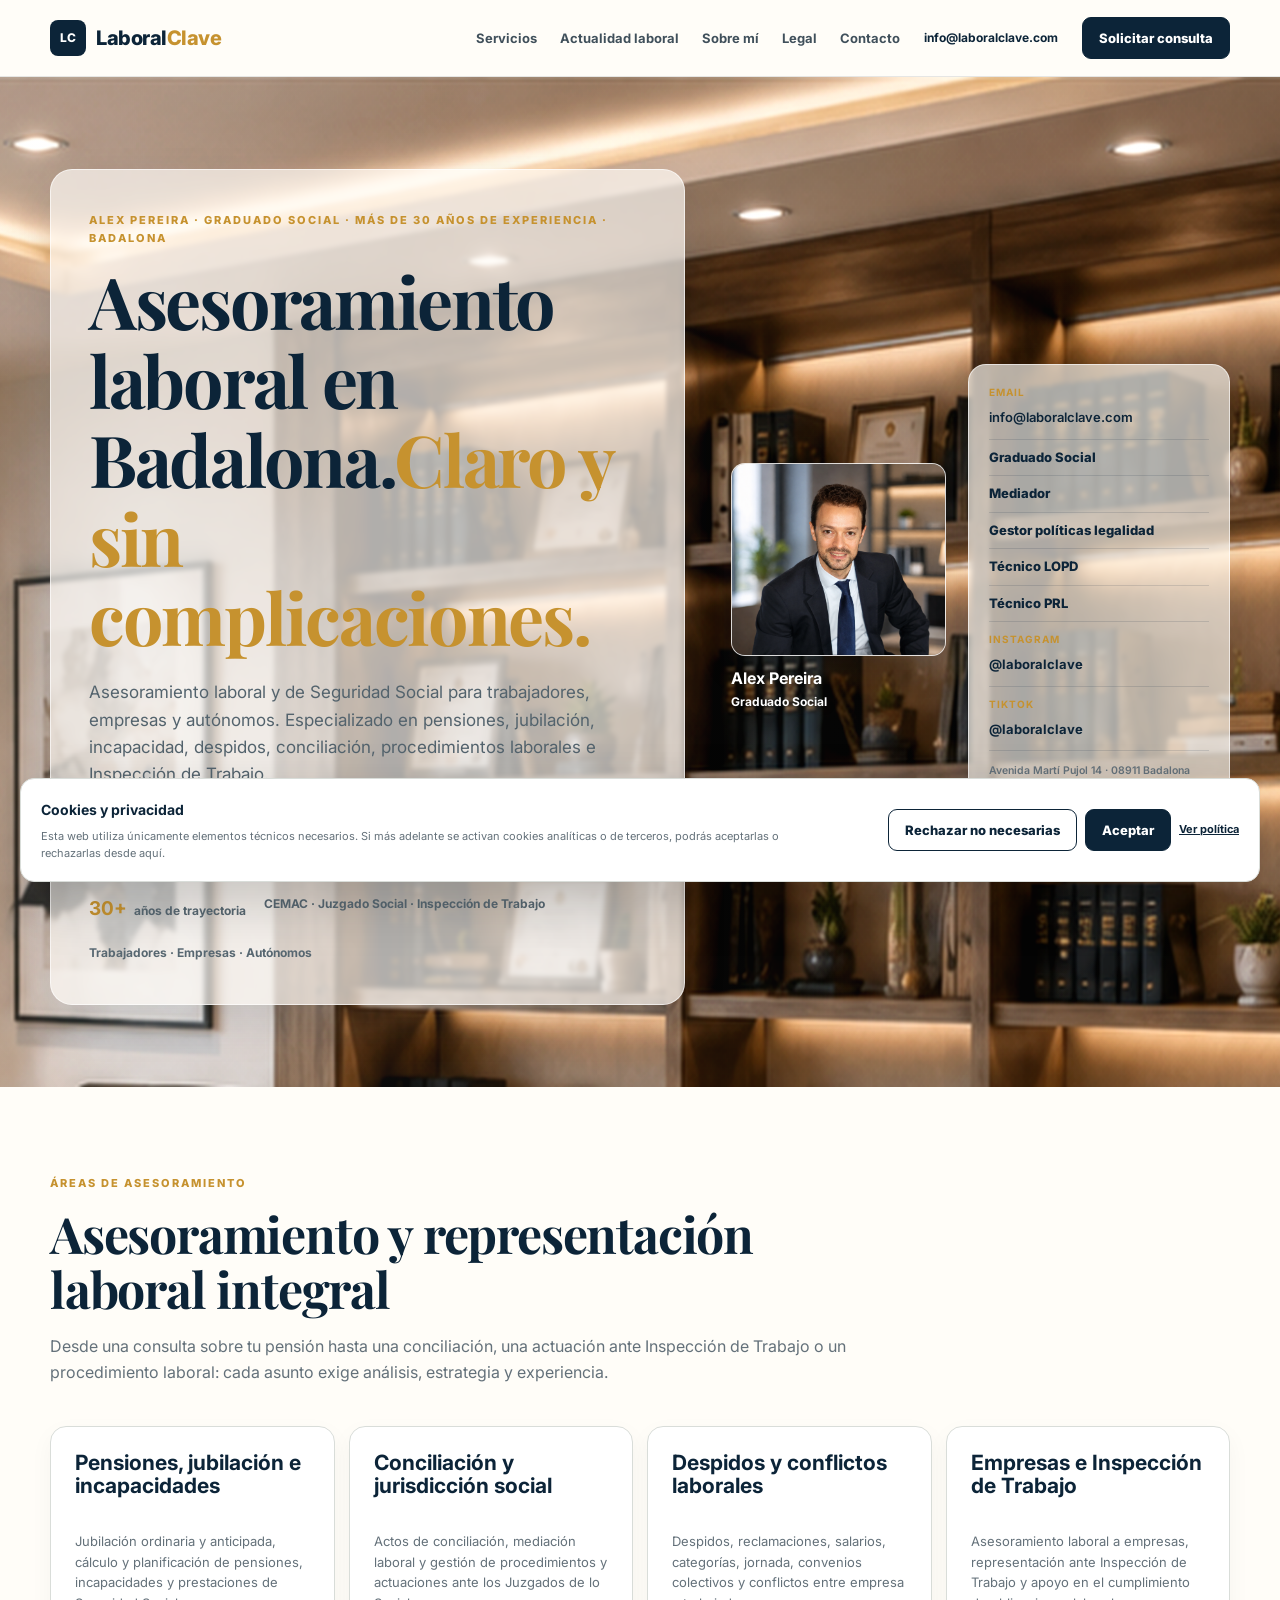
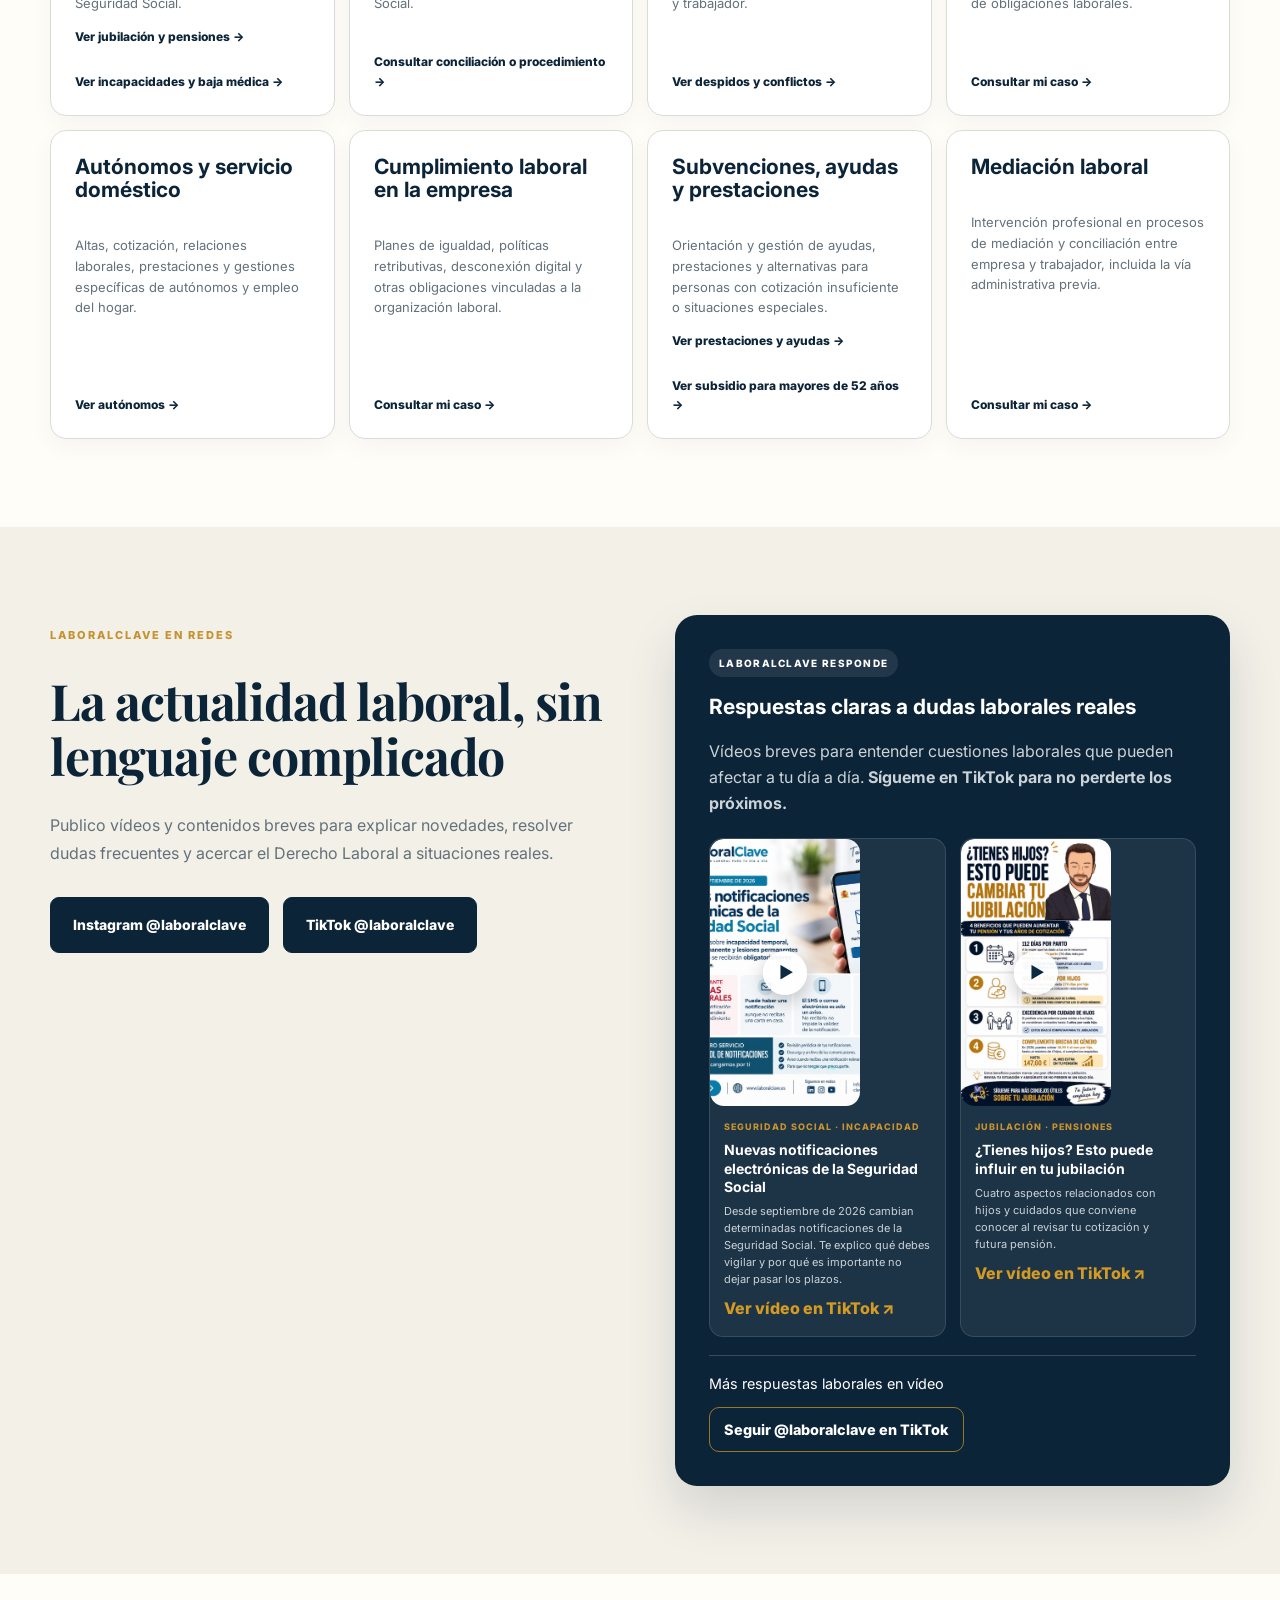
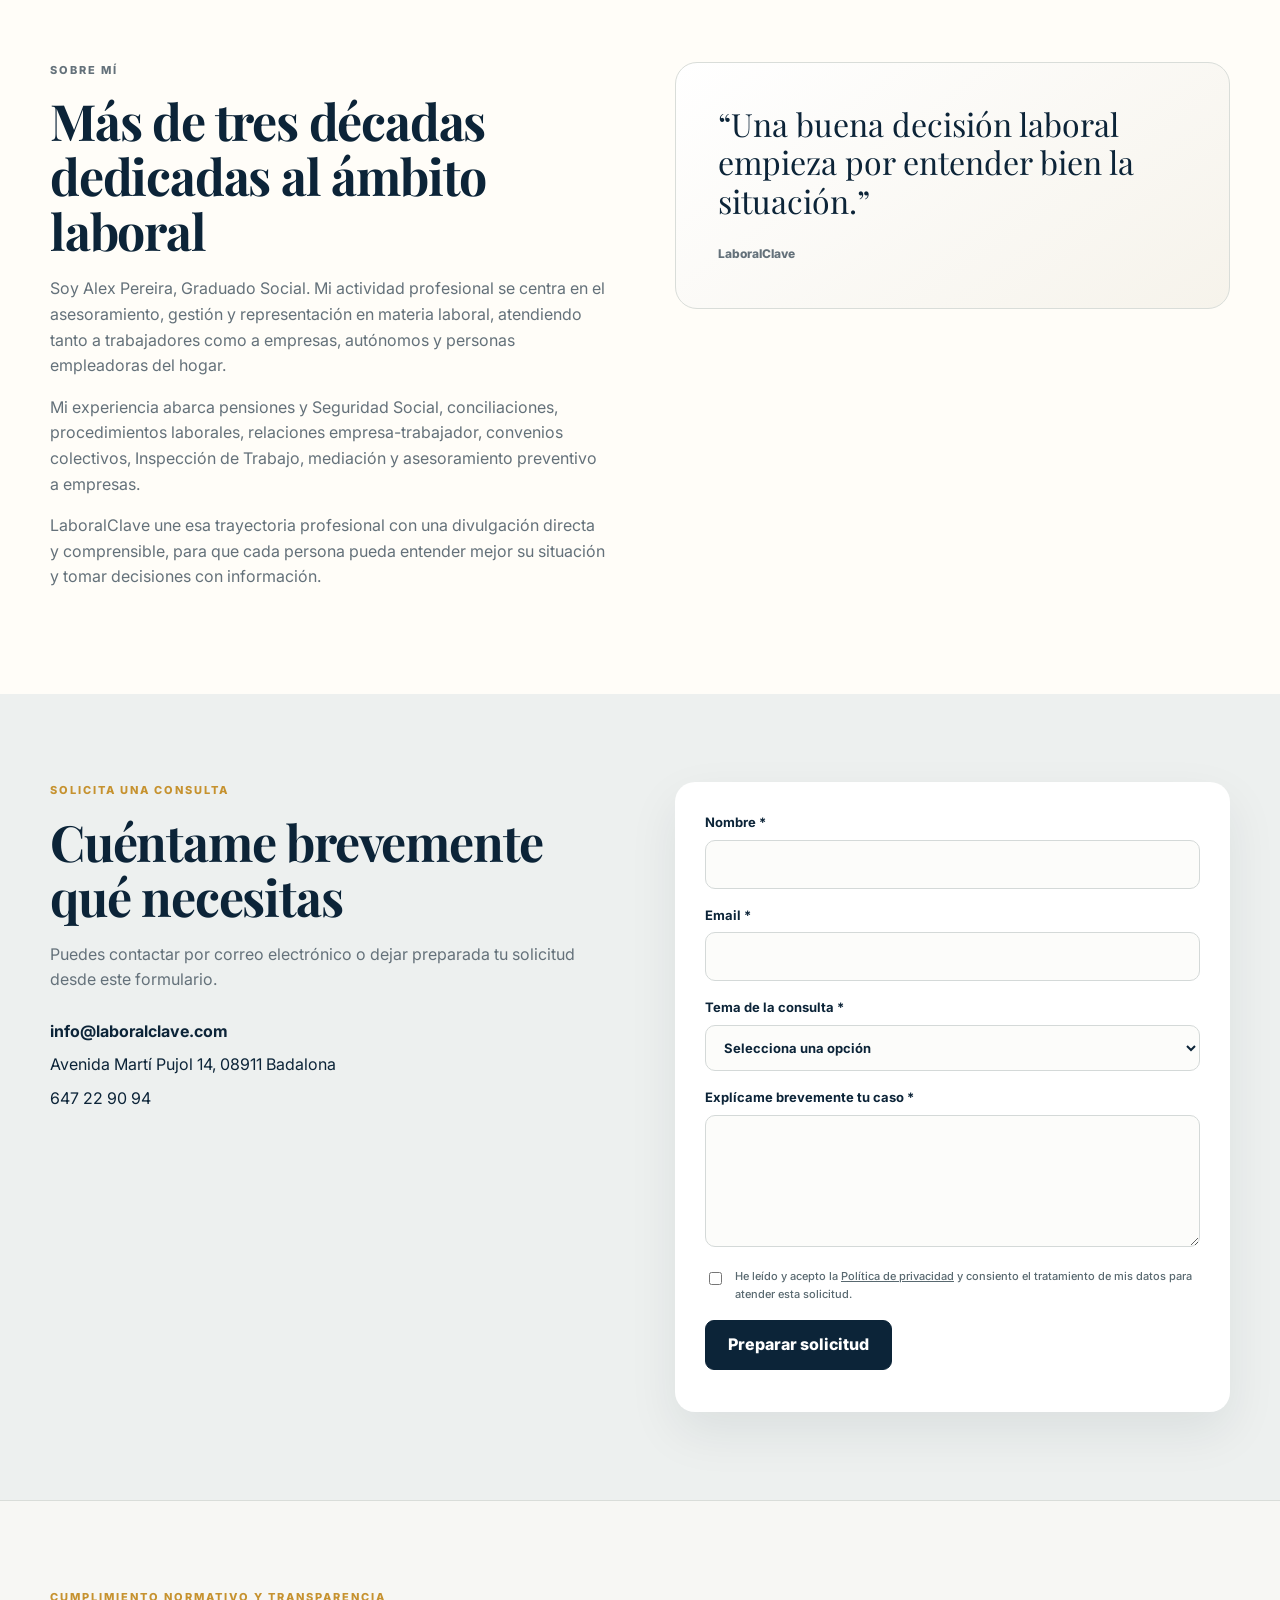
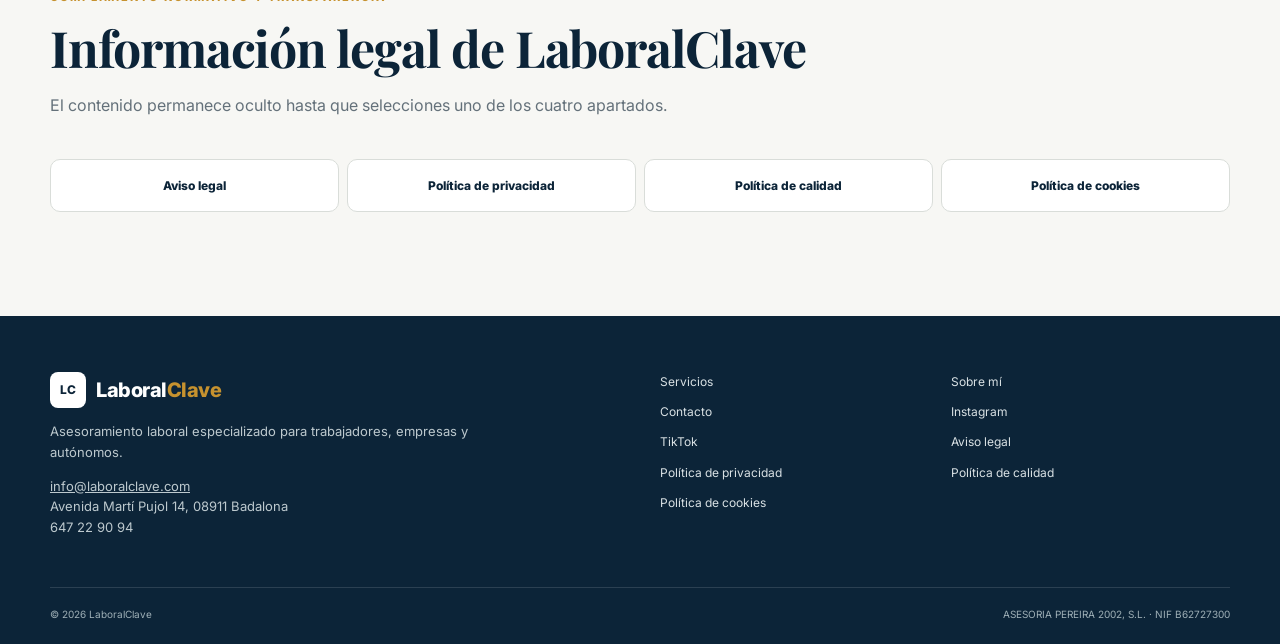
==== index.html @ fbed2c62 "Revise SEO meta tags and header content Updated the meta description and title for SEO optimization." ====
<!doctype html>
<html lang="es">
<head>
  <meta charset="utf-8">
  <meta name="viewport" content="width=device-width, initial-scale=1">
  <meta name="description" content="LaboralClave en Badalona: Graduado Social especializado en pensiones, jubilación, incapacidad, despidos, Seguridad Social, conciliación y asesoramiento laboral para trabajadores, empresas y autónomos.">
  <meta name="robots" content="index, follow, max-image-preview:large">
  <link rel="canonical" href="https://www.laboralclave.com/">
  <meta property="og:type" content="website">
  <meta property="og:locale" content="es_ES">
  <meta property="og:site_name" content="LaboralClave">
  <meta property="og:title" content="LaboralClave | Graduado Social y asesoramiento laboral en Badalona">
  <meta property="og:description" content="Asesoramiento laboral especializado en pensiones, jubilación, Seguridad Social, despidos, conciliaciones, Inspección de Trabajo y relaciones laborales.">
  <meta property="og:url" content="https://www.laboralclave.com/">
  <meta name="twitter:card" content="summary_large_image">
  <title>LaboralClave | Graduado Social y asesoramiento laboral en Badalona</title>
  <link rel="preconnect" href="https://fonts.googleapis.com">
  <link rel="preconnect" href="https://fonts.gstatic.com" crossorigin>
  <link href="https://fonts.googleapis.com/css2?family=Inter:wght@400;500;600;700;800&family=Playfair+Display:wght@700&display=swap" rel="stylesheet">
  <link rel="stylesheet" href="styles.css">
  <script type="application/ld+json">
{
  "@context": "https://schema.org",
  "@graph": [
    {
      "@type": "ProfessionalService",
      "@id": "https://www.laboralclave.com/#organization",
      "name": "LaboralClave",
      "url": "https://www.laboralclave.com/",
      "email": "info@laboralclave.com",
      "telephone": "+34 647 22 90 94",
      "description": "LaboralClave ofrece asesoramiento laboral y de Seguridad Social en Badalona, especializado en pensiones, jubilación, incapacidad, despidos, conciliación, relaciones laborales y mediación.",
      "employee": {
        "@type": "Person",
        "name": "Alex Pereira",
        "jobTitle": "Graduado Social y mediador"
      },
      "areaServed": [
        {
          "@type": "City",
          "name": "Badalona"
        },
        {
          "@type": "City",
          "name": "Barcelona"
        }
      ],
      "location": [
        {
          "@type": "Place",
          "name": "LaboralClave - Despacho Avenida Martí Pujol",
          "address": {
            "@type": "PostalAddress",
            "streetAddress": "Avenida Martí Pujol 14",
            "postalCode": "08911",
            "addressLocality": "Badalona",
            "addressRegion": "Barcelona",
            "addressCountry": "ES"
          }
        },
        {
          "@type": "Place",
          "name": "LaboralClave - Despacho Pje. Riu Llobregat",
          "address": {
            "@type": "PostalAddress",
            "streetAddress": "Pje. Riu Llobregat, 10-12",
            "postalCode": "08917",
            "addressLocality": "Badalona",
            "addressRegion": "Barcelona",
            "addressCountry": "ES"
          }
        }
      ],
      "sameAs": [
        "https://www.instagram.com/laboralclave",
        "https://www.tiktok.com/@laboralclave"
      ]
    }
  ]
}
</script>
</head>
<body>
  <header class="site-header">
    <div class="wrap nav">
      <a class="brand" href="#inicio" aria-label="LaboralClave, inicio">
        <span class="brand-mark">LC</span>
        <span>Laboral<span>Clave</span></span>
      </a>

      <button class="menu-toggle" aria-expanded="false" aria-controls="main-nav">Menú</button>

      <nav id="main-nav" class="main-nav" aria-label="Navegación principal">
        <a href="#servicios">Servicios</a>
        <a href="#actualidad">Actualidad laboral</a>
        <a href="#sobre-mi">Sobre mí</a>
        <a href="#cumplimiento">Legal</a>
        <a href="#contacto">Contacto</a>
      </nav>

      <a class="header-email" href="mailto:info@laboralclave.com">info@laboralclave.com</a>
      <a class="btn btn-small desktop-cta" href="#contacto">Solicitar consulta</a>
    </div>
  </header>

  <main>
    <section id="inicio" class="hero hero-v9">
      <div class="hero-overlay"></div>
      <div class="wrap hero-grid">
        <div class="hero-copy">
         <p class="eyebrow">Alex Pereira · Graduado Social · Más de 30 años de experiencia · Badalona</p>
          <h1>Asesoramiento laboral en Badalona.<span>Claro y sin complicaciones.</span></h1>
         <p class="hero-lead">
  Asesoramiento laboral y de Seguridad Social para trabajadores, empresas y autónomos.
  Especializado en pensiones, jubilación, incapacidad, despidos, conciliación,
  procedimientos laborales e Inspección de Trabajo.
</p>
            <div class="hero-actions">
            <a class="btn" href="#contacto">Solicitar consulta</a>
            <a class="btn btn-secondary" href="#servicios">Ver servicios</a>
          </div>
          <div class="trust-line">
            <span><b>30+</b> años de trayectoria</span>
            <span>CEMAC · Juzgado Social · Inspección de Trabajo</span>
            <span>Trabajadores · Empresas · Autónomos</span>
          </div>
        </div>

        <div class="hero-side">
          <div class="portrait-card">
            <div class="portrait-frame">
              <img src="alex-pereira.png" alt="Alex Pereira, Graduado Social y responsable de LaboralClave">
            </div>
            <div class="portrait-caption">
              <strong>Alex Pereira</strong>
              <span>Graduado Social</span>
            </div>
          </div>

          <aside class="hero-contact-card professional-card" aria-label="Perfil profesional y contacto">
            <div class="professional-item email-item">
              <strong>Email</strong>
              <a href="mailto:info@laboralclave.com">info@laboralclave.com</a>
            </div>
            <div class="professional-item">
              <span class="credential">Graduado Social</span>
            </div>
            <div class="professional-item">
              <span class="credential">Mediador</span>
            </div>
            <div class="professional-item">
              <span class="credential">Gestor políticas legalidad</span>
            </div>
            <div class="professional-item">
              <span class="credential">Técnico LOPD</span>
            </div>
            <div class="professional-item">
              <span class="credential">Técnico PRL</span>
            </div>
            <div class="professional-item social-item">
              <strong>Instagram</strong>
              <a href="https://www.instagram.com/laboralclave" target="_blank" rel="noopener">@laboralclave</a>
            </div>
            <div class="professional-item social-item">
              <strong>TikTok</strong>
              <a href="https://www.tiktok.com/@laboralclave" target="_blank" rel="noopener">@laboralclave</a>
            </div>
          <div class="professional-address">
  <div>Avenida Martí Pujol 14 · 08911 Badalona</div>
  <div>Pje. Riu Llobregat, 10-12 · 08917 Badalona</div>
</div>
          </aside>
        </div>
      </div>
    </section>

    <section id="servicios" class="section">
      <div class="wrap">
        <div class="section-heading">
          <p class="eyebrow">Áreas de asesoramiento</p>
          <h2>Asesoramiento y representación laboral integral</h2>
          <p>Desde una consulta sobre tu pensión hasta una conciliación, una actuación ante Inspección de Trabajo o un procedimiento laboral: cada asunto exige análisis, estrategia y experiencia.</p>
        </div>

        <div class="cards">
          <article class="card">
            <h3>Pensiones, jubilación e incapacidades</h3>
            <p>Jubilación ordinaria y anticipada, cálculo y planificación de pensiones, incapacidades y prestaciones de Seguridad Social.</p>
            <a href="jubilacion-pensiones/">Ver jubilación y pensiones →</a><br><a href="incapacidades/">Ver incapacidades y baja médica →</a>
          </article>
          <article class="card">
            <h3>Conciliación y jurisdicción social</h3>
            <p>Actos de conciliación, mediación laboral y gestión de procedimientos y actuaciones ante los Juzgados de lo Social.</p>
            <a href="#contacto">Consultar conciliación o procedimiento →</a>
          </article>
          <article class="card">
                      <h3>Despidos y conflictos laborales</h3>
            <p>Despidos, reclamaciones, salarios, categorías, jornada, convenios colectivos y conflictos entre empresa y trabajador.</p>
            <a href="despidos/">Ver despidos y conflictos →</a>
          </article>
          <article class="card">
                 <h3>Empresas e Inspección de Trabajo</h3>
            <p>Asesoramiento laboral a empresas, representación ante Inspección de Trabajo y apoyo en el cumplimiento de obligaciones laborales.</p>
            <a href="#contacto">Consultar mi caso →</a>
          </article>
          <article class="card">
            <h3>Autónomos y servicio doméstico</h3>
            <p>Altas, cotización, relaciones laborales, prestaciones y gestiones específicas de autónomos y empleo del hogar.</p>
            <a href="autonomos/">Ver autónomos →</a>
          </article>
          <article class="card">
                      <h3>Cumplimiento laboral en la empresa</h3>
            <p>Planes de igualdad, políticas retributivas, desconexión digital y otras obligaciones vinculadas a la organización laboral.</p>
            <a href="#contacto">Consultar mi caso →</a>
          </article>
          <article class="card">
                       <h3>Subvenciones, ayudas y prestaciones</h3>
            <p>Orientación y gestión de ayudas, prestaciones y alternativas para personas con cotización insuficiente o situaciones especiales.</p>
            <a href="prestaciones-ayudas/">Ver prestaciones y ayudas →</a><br><a href="prestaciones-ayudas/subsidio-mayores-52/">Ver subsidio para mayores de 52 años →</a>
          </article>
          <article class="card">
                      <h3>Mediación laboral</h3>
            <p>Intervención profesional en procesos de mediación y conciliación entre empresa y trabajador, incluida la vía administrativa previa.</p>
            <a href="#contacto">Consultar mi caso →</a>
          </article>
        </div>
      </div>
    </section>

    <section id="actualidad" class="section section-soft">
      <div class="wrap social-grid">
        <div>
          <p class="eyebrow">LaboralClave en redes</p>
          <h2>La actualidad laboral, sin lenguaje complicado</h2>
          <p class="section-text">
            Publico vídeos y contenidos breves para explicar novedades, resolver dudas
            frecuentes y acercar el Derecho Laboral a situaciones reales.
          </p>
          <div class="social-actions">
            <a class="btn btn-dark" href="https://www.instagram.com/laboralclave" target="_blank" rel="noopener">Instagram @laboralclave</a>
            <a class="btn btn-dark" href="https://www.tiktok.com/@laboralclave" target="_blank" rel="noopener">TikTok @laboralclave</a>
          </div>
        </div>
        <div class="content-preview">
          <div class="preview-chip">LABORALCLAVE RESPONDE</div>
          <h3>Respuestas claras a dudas laborales reales</h3>
          <p class="preview-intro">Vídeos breves para entender cuestiones laborales que pueden afectar a tu día a día. <strong>Sígueme en TikTok para no perderte los próximos.</strong></p>
          <div class="latest-content" id="tiktok-latest">
            <article class="video-card">
              <a class="video-thumb-link" href="https://www.tiktok.com/@laboralclave/video/7683511879150374166" target="_blank" rel="noopener" aria-label="Ver en TikTok el vídeo sobre las nuevas notificaciones electrónicas de la Seguridad Social">
                <img class="video-thumb" src="seguridad-social-notificaciones.jpg" alt="Miniatura sobre las nuevas notificaciones electrónicas de la Seguridad Social">
                <span class="play-badge" aria-hidden="true">▶</span>
              </a>
              <div class="video-card-copy">
                <span class="content-tag">SEGURIDAD SOCIAL · INCAPACIDAD</span>
                <h4>Nuevas notificaciones electrónicas de la Seguridad Social</h4>
                <p>Desde septiembre de 2026 cambian determinadas notificaciones de la Seguridad Social. Te explico qué debes vigilar y por qué es importante no dejar pasar los plazos.</p>
                <a class="tiktok-video-link" href="https://www.tiktok.com/@laboralclave/video/7683511879150374166" target="_blank" rel="noopener">Ver vídeo en TikTok ↗</a>
              </div>
            </article>
            <article class="video-card">
              <a class="video-thumb-link" href="https://www.tiktok.com/@laboralclave/video/7673071379738053910" target="_blank" rel="noopener" aria-label="Ver en TikTok el vídeo sobre hijos y jubilación">
                <img class="video-thumb" src="jubilacion-hijos.jpg" alt="Miniatura del vídeo sobre hijos y jubilación">
                <span class="play-badge" aria-hidden="true">▶</span>
              </a>
              <div class="video-card-copy">
                <span class="content-tag">JUBILACIÓN · PENSIONES</span>
                <h4>¿Tienes hijos? Esto puede influir en tu jubilación</h4>
                <p>Cuatro aspectos relacionados con hijos y cuidados que conviene conocer al revisar tu cotización y futura pensión.</p>
                <a class="tiktok-video-link" href="https://www.tiktok.com/@laboralclave/video/7673071379738053910" target="_blank" rel="noopener">Ver vídeo en TikTok ↗</a>
              </div>
            </article>
          </div>
          <div class="follow-strip">
            <span>Más respuestas laborales en vídeo</span>
            <a href="https://www.tiktok.com/@laboralclave" target="_blank" rel="noopener">Seguir @laboralclave en TikTok</a>
          </div>
        </div>
      </div>
    </section>

    <section id="sobre-mi" class="section">
      <div class="wrap about-grid">
        <div class="about-copy">
          <p class="eyebrow">Sobre mí</p>
          <h2>Más de tres décadas dedicadas al ámbito laboral</h2>
          <p>
            Soy Alex Pereira, Graduado Social. Mi actividad profesional se centra en el asesoramiento,
            gestión y representación en materia laboral, atendiendo tanto a trabajadores como a empresas,
            autónomos y personas empleadoras del hogar.
          </p>
          <p>
            Mi experiencia abarca pensiones y Seguridad Social, conciliaciones, procedimientos laborales,
            relaciones empresa-trabajador, convenios colectivos, Inspección de Trabajo, mediación y
            asesoramiento preventivo a empresas.
          </p>
          <p>
            LaboralClave une esa trayectoria profesional con una divulgación directa y comprensible,
            para que cada persona pueda entender mejor su situación y tomar decisiones con información.
          </p>
        </div>
        <div class="quote-card">
          <p>“Una buena decisión laboral empieza por entender bien la situación.”</p>
          <span>LaboralClave</span>
        </div>
      </div>
    </section>


    <section id="contacto" class="section contact-section">
      <div class="wrap contact-grid">
        <div>
          <p class="eyebrow">Solicita una consulta</p>
          <h2>Cuéntame brevemente qué necesitas</h2>
          <p class="section-text">
            Puedes contactar por correo electrónico o dejar preparada tu solicitud desde este formulario.
          </p>
          <div class="contact-details">
            <a href="mailto:info@laboralclave.com"><strong>info@laboralclave.com</strong></a>
            <span>Avenida Martí Pujol 14, 08911 Badalona</span>
            <a href="tel:+34647229094">647 22 90 94</a>
          </div>
        </div>

        <form id="consultation-form" class="contact-form">
          <label>
            Nombre *
            <input type="text" name="nombre" autocomplete="name" required>
          </label>
          <label>
            Email *
            <input type="email" name="email" autocomplete="email" required>
          </label>
          <label>
            Tema de la consulta *
            <select name="tema" required>
              <option value="">Selecciona una opción</option>
              <option>Pensiones y jubilación</option>
              <option>Incapacidades y Seguridad Social</option>
              <option>Despidos y reclamaciones</option>
              <option>Conciliación / mediación</option>
              <option>Empresa / Inspección de Trabajo</option>
              <option>Autónomos</option>
              <option>Servicio doméstico</option>
              <option>Otro</option>
            </select>
          </label>
          <label>
            Explícame brevemente tu caso *
            <textarea name="mensaje" rows="5" required></textarea>
          </label>
          <label class="privacy-check">
            <input type="checkbox" required>
            <span>He leído y acepto la <a href="#cumplimiento" data-open-legal="privacidad">Política de privacidad</a> y consiento el tratamiento de mis datos para atender esta solicitud.</span>
          </label>
          <button class="btn" type="submit">Preparar solicitud</button>
          <p id="form-message" class="form-message" aria-live="polite"></p>
        </form>
      </div>
    </section>

    <section id="cumplimiento" class="section legal-section">
      <div class="wrap">
        <div class="section-heading">
          <p class="eyebrow">Cumplimiento normativo y transparencia</p>
          <h2>Información legal de LaboralClave</h2>
          <p>El contenido permanece oculto hasta que selecciones uno de los cuatro apartados.</p>
        </div>

        <div class="legal-tabs" role="tablist" aria-label="Información legal">
          <button class="legal-tab" data-target="aviso-legal">Aviso legal</button>
          <button class="legal-tab" data-target="privacidad">Política de privacidad</button>
          <button class="legal-tab" data-target="calidad">Política de calidad</button>
          <button class="legal-tab" data-target="cookies">Política de cookies</button>
        </div>

        <div class="legal-panels">
          <article id="aviso-legal" class="legal-panel">
            <h3>Aviso legal</h3>
            <p>LaboralClave, nombre comercial de ASESORIA PEREIRA 2002, S.L., en adelante el RESPONSABLE, pone a disposición de los usuarios el presente documento para dar cumplimiento a las obligaciones previstas en la Ley 34/2002, de 11 de julio, de Servicios de la Sociedad de la Información y de Comercio Electrónico (LSSICE), así como para informar sobre las condiciones de acceso y uso del sitio web.</p>
            <p>El acceso a este sitio web atribuye la condición de usuario e implica el compromiso de respetar las presentes condiciones y cualquier otra disposición legal que resulte de aplicación. El RESPONSABLE se reserva el derecho de modificar la información, contenidos, servicios o condiciones del sitio web cuando lo considere necesario, siendo suficiente su publicación en la propia web.</p>

            <h4>1. Datos identificativos</h4>
            <dl class="legal-data">
              <div><dt>Nombre de dominio</dt><dd>www.laboralclave.com</dd></div>
              <div><dt>Nombre comercial</dt><dd>LaboralClave</dd></div>
              <div><dt>Denominación social</dt><dd>ASESORIA PEREIRA 2002, S.L.</dd></div>
              <div><dt>NIF</dt><dd>B62727300</dd></div>
              <div><dt>Domicilio social</dt><dd>Pje. Riu Llobregat, 10-12, 08917 Badalona</dd></div>
              <div><dt>Teléfono</dt><dd>647 22 90 94</dd></div>
              <div><dt>Email</dt><dd><a href="mailto:info@laboralclave.com">info@laboralclave.com</a></dd></div>
            </dl>

            <h4>2. Derechos de propiedad intelectual e industrial</h4>
            <p>La programación, edición, compilación, diseños, logotipos, textos, gráficos y demás elementos que integran el sitio web son propiedad del RESPONSABLE o se utilizan con la correspondiente licencia o autorización. Los contenidos se encuentran protegidos por la normativa de propiedad intelectual e industrial.</p>
            <p>Salvo en los supuestos permitidos legalmente, la reproducción, explotación, distribución o comercialización total o parcial de dichos contenidos requiere autorización previa y por escrito del RESPONSABLE. Los elementos pertenecientes a terceros conservan sus respectivos derechos y su mera aparición en el sitio web no implica respaldo, patrocinio o recomendación.</p>
            <p>Cualquier observación relacionada con posibles vulneraciones de derechos de propiedad intelectual o industrial podrá comunicarse a <a href="mailto:info@laboralclave.com">info@laboralclave.com</a>.</p>

            <h4>3. Exención de responsabilidades, enlaces y disponibilidad</h4>
            <p>El RESPONSABLE no asumirá responsabilidad por contenidos que hayan sido manipulados o introducidos por terceros ajenos a la organización. Los enlaces a sitios web externos se facilitan como referencia y no implican control ni responsabilidad sobre sus contenidos.</p>
            <p>Cuando se tenga conocimiento efectivo de contenidos ilícitos o contrarios a derechos de terceros, se adoptarán las medidas razonables para retirar o bloquear el acceso correspondiente. Aunque se procura el correcto funcionamiento del sitio web, pueden producirse interrupciones por mantenimiento, incidencias técnicas o causas de fuerza mayor.</p>
            <p>Los servidores podrán registrar datos técnicos como la dirección IP con fines de seguridad, funcionamiento y, cuando proceda, análisis estadístico.</p>

            <h4>4. Ley aplicable y jurisdicción</h4>
            <p>El sitio web se rige por la legislación española. Para cualquier controversia relacionada con su uso serán competentes los juzgados y tribunales que correspondan conforme a la normativa aplicable.</p>
          </article>

          <article id="privacidad" class="legal-panel">
            <h3>Política de privacidad</h3>
            <p><strong>Responsable del tratamiento:</strong> ASESORIA PEREIRA 2002, S.L., NIF B62727300, con domicilio en Pje. Riu Llobregat, 10-12, 08917 Badalona, y correo electrónico <a href="mailto:info@laboralclave.com">info@laboralclave.com</a>.</p>
            <p>Los datos personales facilitados por los usuarios serán tratados de conformidad con el Reglamento (UE) 2016/679 (RGPD), la Ley Orgánica 3/2018, de Protección de Datos Personales y garantía de los derechos digitales, y la normativa que resulte aplicable.</p>

            <h4>Finalidades del tratamiento</h4>
            <ul>
              <li>Atender consultas, encargos, solicitudes de información y peticiones realizadas por los usuarios.</li>
              <li>Gestionar la relación profesional o comercial derivada de los servicios solicitados.</li>
              <li>Remitir comunicaciones informativas o comerciales relacionadas con los servicios de LaboralClave cuando exista consentimiento o base jurídica suficiente.</li>
              <li>Realizar análisis estadísticos y mejorar la calidad de los servicios y de la experiencia de navegación.</li>
              <li>Gestionar, cuando proceda, boletines o comunicaciones de novedades.</li>
            </ul>

            <h4>Conservación y comunicación de datos</h4>
            <p>Los datos se conservarán durante el tiempo necesario para atender la finalidad para la que fueron recabados y, posteriormente, durante los plazos exigidos por la normativa aplicable. No se comunicarán a terceros salvo obligación legal o cuando sea necesario para prestar un servicio solicitado con las garantías correspondientes.</p>

            <h4>Derechos de las personas usuarias</h4>
            <p>Las personas interesadas podrán ejercer sus derechos de acceso, rectificación, supresión, oposición, limitación y portabilidad, así como retirar el consentimiento cuando proceda, dirigiéndose a <a href="mailto:info@laboralclave.com">info@laboralclave.com</a> o al domicilio postal indicado. También podrán presentar una reclamación ante la Agencia Española de Protección de Datos.</p>

            <h4>Información facilitada mediante formularios</h4>
            <p>Los campos marcados como obligatorios son necesarios para atender correctamente la solicitud. El usuario garantiza que los datos aportados son exactos, actuales y veraces y se compromete a comunicar cualquier modificación.</p>

            <h4>Medidas de seguridad</h4>
            <p>El RESPONSABLE aplica medidas técnicas y organizativas adecuadas para proteger los datos personales frente a accesos no autorizados, pérdida, alteración o divulgación indebida, atendiendo a la naturaleza, contexto y riesgos de los tratamientos realizados.</p>
          </article>

          <article id="calidad" class="legal-panel">
            <h3>Política de calidad</h3>
            <p>LaboralClave tiene como objetivo principal prestar servicios profesionales que respondan a las necesidades y expectativas de sus clientes, tanto personas como empresas, mediante un asesoramiento riguroso, cercano, eficaz y orientado a soluciones.</p>
            <p>Nuestra actividad comprende, entre otras materias, pensiones y Seguridad Social, conciliaciones, procedimientos laborales, relaciones empresa-trabajador, convenios colectivos, Inspección de Trabajo, asesoramiento preventivo a empresas y servicios dirigidos a emprendedores y autónomos.</p>

            <h4>Nuestros compromisos de calidad</h4>
            <ul>
              <li>Aplicar métodos de trabajo estructurados, definidos, revisados y controlados.</li>
              <li>Mantener una formación continua y una actualización permanente de conocimientos.</li>
              <li>Revisar periódicamente los procesos internos para detectar oportunidades de mejora.</li>
              <li>Cumplir los requisitos legales, reglamentarios y profesionales aplicables a cada servicio.</li>
              <li>Escuchar las observaciones de clientes, colaboradores y personal para mejorar la calidad del servicio.</li>
              <li>Definir objetivos de calidad que permitan medir y orientar la mejora continua.</li>
            </ul>

            <p>La Dirección impulsa esta política y pone a disposición los recursos humanos, técnicos y organizativos necesarios para mantenerla actualizada. La política se revisa periódicamente para adaptarla a los cambios normativos, profesionales y del entorno, con el compromiso de ofrecer un servicio cada vez más eficaz, eficiente y completo.</p>
          </article>

          <article id="cookies" class="legal-panel">
            <h3>Política de cookies</h3>
            <p>Una cookie es un pequeño archivo que puede almacenarse en el dispositivo del usuario cuando visita una página web. Su finalidad puede ser técnica, de personalización, análisis o medición, entre otras. Las cookies permiten recordar determinadas preferencias y facilitar una navegación más eficiente.</p>

            <h4>Tipos de cookies</h4>
            <p><strong>Según la entidad que las gestiona:</strong> pueden ser propias, cuando se envían desde un dominio gestionado por el editor, o de terceros, cuando interviene otra entidad que trata la información obtenida.</p>
            <p><strong>Según su duración:</strong> pueden ser de sesión, si se eliminan al finalizar la navegación, o persistentes, si permanecen almacenadas durante un periodo determinado.</p>
            <p><strong>Según su finalidad:</strong> pueden ser técnicas, de personalización, de análisis o medición, entre otras categorías previstas por la normativa aplicable.</p>

            <h4>Cookies utilizadas en este sitio</h4>
            <p>La versión actual de LaboralClave utiliza únicamente los mecanismos técnicos necesarios para el funcionamiento de la web y para recordar, en el propio navegador, la elección del usuario sobre cookies. Si en el futuro se incorporan herramientas de analítica como Google Analytics, contenidos embebidos u otros servicios de terceros que instalen cookies no necesarias, estas deberán permanecer desactivadas hasta que el usuario haya prestado su consentimiento cuando sea exigible.</p>

            <h4>Gestión y retirada del consentimiento</h4>
            <p>El usuario puede permitir, bloquear o eliminar cookies mediante la configuración de su navegador. Además, cuando existan cookies sujetas a consentimiento, podrá aceptar o rechazar su uso desde el panel habilitado en el sitio web.</p>

            <p><strong>Importante:</strong> el mero uso o navegación por el sitio web no se considera, por sí solo, consentimiento válido para instalar cookies no necesarias. Estas cookies no deberán activarse hasta que exista una elección afirmativa del usuario.</p>
          </article>
        </div>
      </div>
    </section>
  </main>

  <footer class="site-footer">
    <div class="wrap footer-grid">
      <div>
        <a class="brand footer-brand" href="#inicio">
          <span class="brand-mark">LC</span>
          <span>Laboral<span>Clave</span></span>
        </a>
        <p>Asesoramiento laboral especializado para trabajadores, empresas y autónomos.</p>
        <p><a href="mailto:info@laboralclave.com">info@laboralclave.com</a><br>Avenida Martí Pujol 14, 08911 Badalona<br>647 22 90 94</p>
      </div>
      <div class="footer-links">
        <a href="#servicios">Servicios</a>
        <a href="#sobre-mi">Sobre mí</a>
        <a href="#contacto">Contacto</a>
        <a href="https://www.instagram.com/laboralclave" target="_blank" rel="noopener">Instagram</a>
        <a href="https://www.tiktok.com/@laboralclave" target="_blank" rel="noopener">TikTok</a>
        <a href="#cumplimiento" data-open-legal="aviso-legal">Aviso legal</a>
        <a href="#cumplimiento" data-open-legal="privacidad">Política de privacidad</a>
        <a href="#cumplimiento" data-open-legal="calidad">Política de calidad</a>
        <a href="#cumplimiento" data-open-legal="cookies">Política de cookies</a>
      </div>
    </div>
    <div class="wrap legal-line">
      <span>© <span id="year"></span> LaboralClave</span>
      <span>ASESORIA PEREIRA 2002, S.L. · NIF B62727300</span>
    </div>
  </footer>

  <div id="cookie-banner" class="cookie-banner" role="dialog" aria-live="polite" aria-label="Preferencias de cookies">
    <div>
      <strong>Cookies y privacidad</strong>
      <p>Esta web utiliza únicamente elementos técnicos necesarios. Si más adelante se activan cookies analíticas o de terceros, podrás aceptarlas o rechazarlas desde aquí.</p>
    </div>
    <div class="cookie-actions">
      <button id="reject-cookies" class="btn btn-secondary btn-small">Rechazar no necesarias</button>
      <button id="accept-cookies" class="btn btn-small">Aceptar</button>
      <a href="#cumplimiento" data-open-legal="cookies">Ver política</a>
    </div>
  </div>

  <script src="script.js"></script>
<script>
(async function () {
  const container = document.getElementById("tiktok-latest");
  if (!container) return;

  try {
    const response = await fetch("/api/tiktok/videos", {
      cache: "no-store"
    });

    if (!response.ok) return;

    const data = await response.json();
    const videos = data.videos;

    if (!Array.isArray(videos) || videos.length < 2) return;

    const escapeHtml = (text = "") =>
      String(text)
        .replaceAll("&", "&amp;")
        .replaceAll("<", "&lt;")
        .replaceAll(">", "&gt;")
        .replaceAll('"', "&quot;")
        .replaceAll("'", "&#039;");

    const cards = videos.slice(0, 2).map((video) => {
      const rawDescription =
  video.title ||
  video.video_description ||
  "";

const description = rawDescription
  .replace(/#[^\s#@]+/g, "")
  .replace(/@[^\s#@]+/g, "")
  .replace(/\s+/g, " ")
  .trim();

      return `
        <article class="video-card">
          <a class="video-thumb-link"
             href="${escapeHtml(video.share_url)}"
             target="_blank"
             rel="noopener"
             aria-label="Ver este vídeo de LaboralClave en TikTok">
            <img class="video-thumb"
                 src="${escapeHtml(video.cover_image_url)}"
                 alt="${escapeHtml(description)}"
                 loading="lazy">
            <span class="play-badge" aria-hidden="true">▶</span>
          </a>

          <div class="video-card-copy">
            <span class="content-tag">TIKTOK · ACTUALIDAD LABORAL</span>
            <h4>${escapeHtml(description)}</h4>
           ${description ? `<p>${escapeHtml(description)}</p>` : ""}
            <a class="tiktok-video-link"
               href="${escapeHtml(video.share_url)}"
               target="_blank"
               rel="noopener">Ver vídeo en TikTok ↗</a>
          </div>
        </article>
      `;
    }).join("");

    container.innerHTML = cards;
  } catch (error) {
    console.error("No se pudieron cargar los últimos vídeos de TikTok.");
  }
})();
</script></body>
</html>
---- styles.css ----
:root{
  --ink:#0c2438;
  --ink-2:#12344d;
  --muted:#64717a;
  --cream:#f3f0e8;
  --paper:#fffdf8;
  --accent:#c6922f;
  --line:#d9ddd9;
  --white:#ffffff;
}
*{box-sizing:border-box}
html{scroll-behavior:smooth}
body{
  margin:0;
  font-family:Inter,system-ui,-apple-system,BlinkMacSystemFont,"Segoe UI",sans-serif;
  color:var(--ink);
  background:var(--paper);
  line-height:1.6;
}
img{max-width:100%;display:block}
a{color:inherit}
.wrap{width:min(1180px,calc(100% - 40px));margin:0 auto}

.site-header{
  position:sticky;top:0;z-index:50;
  background:rgba(255,253,248,.96);
  backdrop-filter:blur(14px);
  border-bottom:1px solid rgba(12,36,56,.10)
}
.nav{min-height:76px;display:flex;align-items:center;gap:24px}
.brand{display:flex;align-items:center;gap:10px;text-decoration:none;font-weight:800;font-size:20px;letter-spacing:-.5px}
.brand>span:last-child>span{color:var(--accent)}
.brand-mark{width:36px;height:36px;border-radius:8px;display:grid;place-items:center;background:var(--ink);color:#fff;font-size:12px;letter-spacing:.5px}
.main-nav{display:flex;gap:23px;margin-left:auto}
.main-nav a{text-decoration:none;font-size:13px;font-weight:700;color:#40505b}
.header-email{font-size:12px;text-decoration:none;font-weight:700}
.menu-toggle{display:none;background:none;border:0;font:inherit;font-weight:700}

.btn{
  display:inline-flex;justify-content:center;align-items:center;min-height:50px;padding:0 22px;
  border-radius:9px;background:var(--ink);color:#fff;text-decoration:none;
  font:inherit;font-weight:800;border:1px solid var(--ink);cursor:pointer;transition:.2s transform,.2s opacity
}
.btn:hover{transform:translateY(-1px);opacity:.92}
.btn-small{min-height:42px;padding:0 16px;font-size:13px}
.btn-secondary{background:#fff;color:var(--ink)}
.btn-dark{background:var(--ink);font-size:14px}

.hero{
  position:relative;overflow:hidden;padding:88px 0 78px;
  background:
    linear-gradient(90deg,rgba(246,243,235,.97) 0%,rgba(246,243,235,.89) 48%,rgba(13,44,65,.40) 100%),
    radial-gradient(circle at 82% 18%,rgba(255,255,255,.70),transparent 18%),
    linear-gradient(135deg,#edf2f4 0%,#d9e2e7 44%,#b8c7cf 100%);
}
.hero:before{
  content:"";position:absolute;inset:-30px;opacity:.24;filter:blur(10px);
  background:
    linear-gradient(90deg,transparent 7%,rgba(255,255,255,.95) 7% 11%,transparent 11% 22%,rgba(255,255,255,.75) 22% 26%,transparent 26% 100%),
    linear-gradient(0deg,transparent 28%,rgba(255,255,255,.7) 28% 33%,transparent 33% 100%),
    repeating-linear-gradient(90deg,rgba(12,36,56,.22) 0 2px,transparent 2px 145px);
  transform:scale(1.04)
}
.hero-grid{position:relative;z-index:2;display:grid;grid-template-columns:1.15fr .85fr;gap:70px;align-items:center}
.hero-copy{background:rgba(255,255,255,.92);padding:44px;border-radius:24px;box-shadow:0 30px 70px rgba(15,40,55,.17)}
.eyebrow{margin:0 0 14px;text-transform:uppercase;letter-spacing:2px;color:var(--accent);font-size:11px;font-weight:800}
h1,h2,h3,h4{margin-top:0;line-height:1.1}
h1{font-family:"Playfair Display",Georgia,serif;font-size:clamp(48px,5.6vw,76px);letter-spacing:-2.3px;margin-bottom:24px}
h1 span{color:var(--accent)}
h2{font-family:"Playfair Display",Georgia,serif;font-size:clamp(34px,4vw,50px);letter-spacing:-1.2px;margin-bottom:18px}
h3{font-size:21px}
h4{font-size:16px;margin-top:28px}
.hero-lead{font-size:17px;color:#4f5f68;max-width:740px;margin-bottom:28px}
.hero-actions{display:flex;gap:12px;flex-wrap:wrap}
.trust-line{display:flex;gap:18px;flex-wrap:wrap;margin-top:28px;font-size:12px;color:#596970;font-weight:700}
.trust-line b{font-size:19px;color:var(--accent);margin-right:4px}
.hero-side{display:grid;gap:18px}
.portrait-card{position:relative;width:min(370px,100%);justify-self:center}
.portrait-frame{border-radius:16px;overflow:hidden;background:#ececec;box-shadow:0 25px 60px rgba(7,32,49,.23)}
.portrait-frame img{width:100%;height:auto;max-height:430px;object-fit:contain;object-position:center}
.portrait-caption{position:absolute;left:16px;bottom:16px;background:rgba(255,255,255,.95);padding:12px 16px;border-radius:10px;box-shadow:0 10px 25px rgba(0,0,0,.12);display:flex;flex-direction:column}
.portrait-caption strong{font-size:15px}.portrait-caption span{font-size:11px;color:var(--muted)}
.hero-contact-card{display:grid;grid-template-columns:repeat(3,1fr);background:var(--ink);color:#fff;border-radius:16px;overflow:hidden;box-shadow:0 18px 45px rgba(7,32,49,.22)}
.hero-contact-card>div{padding:16px;border-right:1px solid rgba(255,255,255,.16)}
.hero-contact-card>div:last-child{border-right:0}
.hero-contact-card strong{display:block;color:#d7ae62;font-size:10px;text-transform:uppercase;letter-spacing:1px;margin-bottom:6px}
.hero-contact-card a,.hero-contact-card span{font-size:11px;text-decoration:none;color:#fff}

.section{padding:88px 0}
.section-soft{background:var(--cream)}
.section-heading{max-width:800px;margin-bottom:40px}
.section-heading>p:last-child,.section-text,.about-copy p{color:var(--muted)}
.cards{display:grid;grid-template-columns:repeat(4,1fr);gap:14px}
.card{min-height:250px;padding:24px;border:1px solid var(--line);background:#fff;border-radius:16px;display:flex;flex-direction:column;box-shadow:0 8px 25px rgba(12,36,56,.04)}
.card-no{font-size:10px;font-weight:800;color:var(--accent);letter-spacing:1.4px;margin-bottom:22px}
.card p{color:var(--muted);font-size:13px}
.card a{margin-top:auto;text-decoration:none;font-size:12px;font-weight:800;color:var(--ink)}
.social-grid,.about-grid,.contact-grid{display:grid;grid-template-columns:1fr 1fr;gap:70px;align-items:start}
.social-grid > div:first-child{padding-top:12px}
.social-grid > div:first-child .eyebrow{margin-bottom:28px}
.social-grid > div:first-child h2{margin-bottom:28px}
.social-grid > div:first-child .section-text{margin-bottom:30px;line-height:1.75}
.social-actions{display:flex;gap:14px;flex-wrap:wrap;margin-top:0}
.social-actions .btn{min-width:190px;min-height:56px;padding:16px 22px;display:inline-flex;align-items:center;justify-content:center}
.content-preview{padding:34px;border-radius:22px;background:var(--ink);color:#fff;box-shadow:0 24px 50px rgba(12,36,56,.14)}
.content-preview>p{color:#cbd3d8}
.preview-chip{display:inline-block;padding:6px 10px;border-radius:999px;background:rgba(255,255,255,.09);font-size:10px;font-weight:800;letter-spacing:1.3px;margin-bottom:18px}
.preview-intro{margin-bottom:22px}
.latest-content{display:grid;grid-template-columns:1fr 1fr;gap:14px;margin-top:22px}
.video-card{overflow:hidden;border:1px solid rgba(255,255,255,.12);border-radius:14px;background:rgba(255,255,255,.07)}
.video-card video{display:block;width:100%;aspect-ratio:16/10;object-fit:cover;background:#071b2a}
.video-card-copy{padding:14px}
.content-tag{display:block;margin-bottom:7px;color:var(--accent);font-size:9px;font-weight:800;letter-spacing:1px}
.video-card h4{margin:0 0 7px;font-size:14px;line-height:1.3;color:#fff}
.video-card p{margin:0;color:#cbd3d8;font-size:11px;line-height:1.55}
.quote-card{padding:42px;border:1px solid var(--line);border-radius:22px;background:linear-gradient(145deg,#fff,#f6f3eb)}
.quote-card p{font-family:"Playfair Display",Georgia,serif;font-size:32px;line-height:1.2;margin:0 0 20px}
.quote-card span{font-size:12px;color:var(--muted);font-weight:800}

.legal-section{background:#f7f7f4}
.legal-tabs{display:grid;grid-template-columns:repeat(4,1fr);gap:8px;margin-bottom:16px}
.legal-tab{padding:16px;border:1px solid var(--line);background:#fff;border-radius:10px;font:inherit;font-size:12px;font-weight:800;color:var(--ink);cursor:pointer}
.legal-tab.active{background:var(--ink);color:#fff;border-color:var(--ink)}
.legal-panel{display:none;background:#fff;border:1px solid var(--line);border-radius:16px;padding:34px;box-shadow:0 14px 35px rgba(12,36,56,.05)}
.legal-panel.active{display:block}
.legal-panel p,.legal-panel li{font-size:13px;color:#53626a}
.legal-panel a{color:var(--ink);font-weight:700}
.legal-panel ul{padding-left:20px}
.legal-data{display:grid;grid-template-columns:1fr 1fr;border:1px solid var(--line);border-radius:12px;overflow:hidden}
.legal-data div{display:contents}
.legal-data dt,.legal-data dd{margin:0;padding:11px 14px;border-bottom:1px solid var(--line);font-size:12px}
.legal-data dt{font-weight:800;background:#f4f5f4}
.legal-data dd{background:#fff}
.legal-data div:last-child dt,.legal-data div:last-child dd{border-bottom:0}

.contact-section{background:#edf0ef}
.contact-details{display:grid;gap:8px;margin-top:26px}
.contact-details a{text-decoration:none}
.contact-form{background:#fff;padding:30px;border-radius:20px;box-shadow:0 20px 50px rgba(12,36,56,.08)}
.contact-form label{display:block;font-size:13px;font-weight:700;margin-bottom:16px}
input,select,textarea{width:100%;margin-top:7px;border:1px solid #d4d9d8;border-radius:10px;padding:13px 14px;background:#fcfcfa;color:var(--ink);font:inherit}
textarea{resize:vertical}
.privacy-check{display:flex!important;gap:10px;align-items:flex-start;font-weight:500!important;color:#596970}
.privacy-check input{width:auto;margin-top:4px}
.privacy-check span{font-size:11px}
.form-message{margin:12px 0 0;color:var(--muted);font-size:12px}

.site-footer{background:var(--ink);color:#fff;padding:56px 0 22px}
.footer-grid{display:grid;grid-template-columns:1fr 1fr;gap:40px}
.footer-brand .brand-mark{background:#fff;color:var(--ink)}
.footer-grid p{color:#bdc9ce;max-width:460px;font-size:13px}
.footer-grid a{color:inherit}
.footer-links{display:grid;grid-template-columns:1fr 1fr;gap:11px;align-content:start}
.footer-links a{color:#d9e1e4;text-decoration:none;font-size:12px}
.legal-line{border-top:1px solid rgba(255,255,255,.13);margin-top:36px;padding-top:18px;display:flex;justify-content:space-between;gap:20px;color:#9fb0b7;font-size:10px}

.cookie-banner{
  position:fixed;left:20px;right:20px;bottom:18px;z-index:100;
  display:none;align-items:center;justify-content:space-between;gap:24px;
  padding:18px 20px;background:#fff;border:1px solid var(--line);border-radius:14px;
  box-shadow:0 20px 55px rgba(0,0,0,.18)
}
.cookie-banner.show{display:flex}
.cookie-banner strong{font-size:14px}
.cookie-banner p{margin:5px 0 0;font-size:11px;color:var(--muted);max-width:760px}
.cookie-actions{display:flex;gap:8px;align-items:center;flex-wrap:wrap}
.cookie-actions a{font-size:11px;font-weight:700}

@media (max-width:1000px){
  .cards{grid-template-columns:1fr 1fr}
  .header-email{display:none}
}
@media (max-width:900px){
  .desktop-cta{display:none}
  .menu-toggle{display:block;margin-left:auto}
  .main-nav{display:none;position:absolute;left:20px;right:20px;top:72px;background:#fff;border:1px solid var(--line);border-radius:15px;padding:18px;box-shadow:0 18px 40px rgba(12,36,56,.12);flex-direction:column;gap:14px}
  .main-nav.open{display:flex}
  .hero-grid,.social-grid,.about-grid,.contact-grid{grid-template-columns:1fr;gap:44px}
  .hero{padding-top:62px}
  .hero-side{max-width:560px;margin:0 auto;width:100%}
  .legal-tabs{grid-template-columns:1fr 1fr}
}
@media (max-width:620px){
  .wrap{width:min(100% - 28px,1180px)}
  .section{padding:66px 0}
  h1{font-size:44px;letter-spacing:-1.4px}
  h2{font-size:35px}
  .hero-copy{padding:26px 21px}
  .cards{grid-template-columns:1fr}
  .hero-contact-card{grid-template-columns:1fr}
  .hero-contact-card>div{border-right:0;border-bottom:1px solid rgba(255,255,255,.16)}
  .hero-contact-card>div:last-child{border-bottom:0}
  .legal-tabs{grid-template-columns:1fr}
  .legal-panel{padding:22px}
  .legal-data{grid-template-columns:1fr}
  .legal-data div{display:block;border-bottom:1px solid var(--line)}
  .legal-data dt,.legal-data dd{border-bottom:0}
  .preview-list{grid-template-columns:1fr}
  .footer-grid{grid-template-columns:1fr}
  .legal-line{flex-direction:column}
  .cookie-banner{flex-direction:column;align-items:flex-start}
}

.legal-section{border-top:1px solid var(--line)}
.legal-panels{margin-top:0}
.legal-panel{margin-top:14px}


/* ===== Versión 9: portada corregida, sin duplicados ===== */
.hero.hero-v9{
  position:relative;
  min-height:720px;
  padding:92px 0 82px;
  background:
    linear-gradient(90deg,rgba(250,247,239,.18) 0%,rgba(250,247,239,.09) 52%,rgba(250,247,239,.05) 100%),
    url("office-background.png") center center / cover no-repeat;
}
.hero.hero-v9::before{display:none!important}

.hero.hero-v9 .hero-grid{
  display:grid;
  grid-template-columns:1.12fr .88fr;
  gap:46px;
  align-items:center;
}

/* Texto de la izquierda: mantiene exactamente el contenido,
   con fondo claro pero suficientemente transparente para ver el despacho. */
.hero.hero-v9 .hero-copy{
  background:rgba(255,253,248,.68);
  border:1px solid rgba(255,255,255,.62);
  border-radius:22px;
  padding:42px 38px;
  box-shadow:0 18px 45px rgba(12,36,56,.10);
  backdrop-filter:blur(2px);
  -webkit-backdrop-filter:blur(2px);
}
.hero.hero-v9 .hero-copy h1{
  color:var(--ink);
  text-shadow:none;
}
.hero.hero-v9 .hero-copy h1 span{color:var(--accent)}
.hero.hero-v9 .hero-copy .hero-lead{color:#53636d}
.hero.hero-v9 .hero-copy .trust-line{color:#586872}

/* Derecha: foto + contacto, sin un recuadro exterior grande. */
.hero.hero-v9 .hero-side{
  display:grid;
  grid-template-columns:minmax(180px,.9fr) minmax(220px,1.1fr);
  gap:22px;
  align-items:center;
  background:transparent;
  border:0;
  box-shadow:none;
  padding:0;
}

.hero.hero-v9 .portrait-card{
  width:100%;
  background:transparent;
}
.hero.hero-v9 .portrait-frame{
  background:rgba(255,255,255,.48);
  border:1px solid rgba(255,255,255,.70);
  border-radius:14px;
  overflow:hidden;
  box-shadow:0 14px 34px rgba(12,36,56,.10);
}
.hero.hero-v9 .portrait-frame img{
  width:100%;
  height:auto;
  max-height:330px;
  object-fit:contain;
  object-position:center;
  background:transparent;
}
.hero.hero-v9 .portrait-caption{
  position:static;
  margin-top:10px;
  padding:0;
  background:transparent;
  box-shadow:none;
}
.hero.hero-v9 .portrait-caption strong{
  font-size:16px;
  color:#ffffff;
  text-shadow:0 2px 6px rgba(0,0,0,.55);
}

.hero.hero-v9 .portrait-caption span{
  font-size:12px;
  color:#ffffff;
  font-weight:700;
  text-shadow:0 2px 6px rgba(0,0,0,.55);
}

.hero.hero-v9 .hero-contact-card{
  display:flex;
  flex-direction:column;
  gap:0;
  background:rgba(255,253,248,.66);
  color:var(--ink);
  border:1px solid rgba(255,255,255,.62);
  border-radius:18px;
  padding:8px 18px;
  box-shadow:0 16px 38px rgba(12,36,56,.09);
  backdrop-filter:blur(2px);
  -webkit-backdrop-filter:blur(2px);
}
.hero.hero-v9 .hero-contact-card>div{
  padding:18px 0;
  border-right:0;
  border-bottom:1px solid rgba(12,36,56,.14);
}
.hero.hero-v9 .hero-contact-card>div:last-child{border-bottom:0}
.hero.hero-v9 .hero-contact-card strong{
  color:var(--accent);
  font-size:10px;
  text-transform:uppercase;
  letter-spacing:1px;
  margin-bottom:5px;
}
.hero.hero-v9 .hero-contact-card a,
.hero.hero-v9 .hero-contact-card span{
  color:var(--ink);
  font-size:13px;
  font-weight:600;
  text-decoration:none;
}

@media(max-width:980px){
  .hero.hero-v9 .hero-grid{grid-template-columns:1fr}
  .hero.hero-v9 .hero-side{
    grid-template-columns:210px 1fr;
    max-width:650px;
  }
}
@media(max-width:620px){
  .hero.hero-v9{
    min-height:auto;
    padding:64px 0 60px;
  }
  .hero.hero-v9 .hero-copy{
    padding:26px 20px;
    background:rgba(255,253,248,.78);
  }
  .hero.hero-v9 .hero-side{grid-template-columns:1fr}
  .hero.hero-v9 .portrait-card{max-width:220px;margin:0 auto}
  .hero.hero-v9 .hero-contact-card{background:rgba(255,253,248,.78)}
}

/* ===== Versión 11: fondo limpio y bien encuadrado ===== */
.hero.hero-v9{
  background:
    linear-gradient(90deg,rgba(250,247,239,.07) 0%,rgba(250,247,239,.025) 50%,rgba(250,247,239,.01) 100%),
    url("office-background.png") center center / cover no-repeat !important;
}


/* ===== Versión 12: tarjeta profesional derecha ===== */
.hero.hero-v9 .hero-contact-card.professional-card{
  padding:10px 20px 12px;
}
.hero.hero-v9 .professional-card .professional-item{
  padding:9px 0;
  border-bottom:1px solid rgba(12,36,56,.13);
}
.hero.hero-v9 .professional-card .professional-item strong{
  display:block;
  margin-bottom:4px;
}
.hero.hero-v9 .professional-card .credential{
  display:block;
  color:var(--ink);
  font-size:13px;
  font-weight:800;
  line-height:1.35;
}
.hero.hero-v9 .professional-card .social-item a{
  display:inline-block;
  color:var(--ink);
  font-size:13px;
  font-weight:700;
  text-decoration:none;
}
.hero.hero-v9 .professional-card .social-item a:hover{
  text-decoration:underline;
}
.hero.hero-v9 .professional-card .professional-address{
  padding:13px 0 3px;
  color:#64717a;
  font-size:10.5px;
  font-weight:600;
  line-height:1.4;
}
@media(max-width:620px){
  .hero.hero-v9 .professional-card{
    text-align:left;
  }
}

@media (max-width:760px){.latest-content{grid-template-columns:1fr}.video-card video{aspect-ratio:16/9}}

/* v14: miniaturas enlazadas a TikTok */
.video-thumb-link {
  position: relative;
  display: block;
  flex: 0 0 150px;
  width: 150px;
  aspect-ratio: 9 / 16;
  overflow: hidden;
  border-radius: 14px;
  background: #e9e2d7;
}
.video-thumb {
  width: 100%;
  height: 100%;
  display: block;
  object-fit: cover;
}
.play-badge {
  position: absolute;
  left: 50%;
  top: 50%;
  transform: translate(-50%, -50%);
  width: 44px;
  height: 44px;
  display: grid;
  place-items: center;
  border-radius: 50%;
  background: rgba(255,255,255,.92);
  color: #0b2940;
  box-shadow: 0 6px 18px rgba(0,0,0,.22);
  padding-left: 3px;
}
.tiktok-video-link {
  display: inline-block;
  margin-top: 8px;
  font-weight: 800;
  color: #d39a24;
  text-decoration: none;
}
.tiktok-video-link:hover,
.follow-strip a:hover { text-decoration: underline; }
.follow-strip {
  margin-top: 18px;
  padding-top: 16px;
  border-top: 1px solid rgba(255,255,255,.18);
  display: flex;
  gap: 12px;
  align-items: center;
  justify-content: space-between;
  flex-wrap: wrap;
  font-size: .9rem;
}
.follow-strip a {
  display: inline-flex;
  align-items: center;
  padding: 10px 14px;
  border: 1px solid rgba(211,154,36,.7);
  border-radius: 10px;
  color: #fff;
  text-decoration: none;
  font-weight: 800;
}
@media (max-width: 680px) {
  .video-thumb-link { flex-basis: 112px; width: 112px; }
}


/* v16: página SEO Jubilación y Pensiones */
.service-hero{padding:92px 0 76px;background:linear-gradient(135deg,#f7f2e8 0%,#fff 68%);border-bottom:1px solid var(--line)}
.service-hero-grid{display:grid;grid-template-columns:1.35fr .65fr;gap:56px;align-items:center}
.service-hero h1{max-width:850px;margin:10px 0 20px}
.service-note{margin-top:18px;font-size:.9rem;color:#66747c}
.service-summary{background:#0b2940;color:#fff;padding:34px;border-radius:18px;box-shadow:0 18px 45px rgba(11,41,64,.14)}
.service-summary h2{font-size:30px;margin:6px 0 10px;color:#fff}
.service-summary p{color:rgba(255,255,255,.78)}
.service-summary ul{padding-left:20px;line-height:1.75;color:rgba(255,255,255,.9)}
.service-summary a{color:#e0ad43;font-weight:700;text-decoration:none}
.service-kicker{font-size:.78rem;text-transform:uppercase;letter-spacing:.12em;color:#e0ad43;font-weight:800}
.service-intro{max-width:900px;margin-bottom:28px}
.service-cards .card{min-height:230px}
.service-two-col{display:grid;grid-template-columns:1.2fr .8fr;gap:54px;align-items:center}
.service-two-col p{line-height:1.75}
.service-disclaimer{font-size:.88rem;color:#6c767c;border-left:3px solid #d39a24;padding-left:14px}
.service-cta-card h3{font-size:30px;margin:8px 0 14px}
.service-cta-card .btn{margin-top:8px}
.service-check-grid{display:grid;grid-template-columns:repeat(2,1fr);gap:14px;margin-top:26px}
.service-check-grid div{background:#fff;border:1px solid var(--line);border-radius:12px;padding:20px 22px;line-height:1.5}
.service-check-grid div::before{content:"✓";color:#d39a24;font-weight:900;margin-right:10px}
.faq-list{max-width:950px;margin-top:24px}
.faq-list details{background:#fff;border:1px solid var(--line);border-radius:12px;padding:0 20px;margin-bottom:12px}
.faq-list summary{cursor:pointer;font-weight:800;padding:20px 0;color:#0b2940}
.faq-list details p{padding:0 0 20px;margin:0;line-height:1.7;color:#52616a}
.service-final{background:#0b2940;color:#fff}
.service-final h2{color:#fff;margin:6px 0 10px}
.service-final p{color:rgba(255,255,255,.8)}
.service-final-inner{display:flex;justify-content:space-between;align-items:center;gap:40px}
.service-final .btn-secondary{background:transparent;border-color:rgba(255,255,255,.45);color:#fff}
@media(max-width:900px){.service-hero-grid,.service-two-col{grid-template-columns:1fr}.service-final-inner{display:block}.service-final .hero-actions{margin-top:24px}}
@media(max-width:680px){.service-hero{padding:58px 0 50px}.service-check-grid{grid-template-columns:1fr}.service-summary{padding:26px}.service-final-inner .hero-actions{display:flex;flex-direction:column;align-items:stretch}}
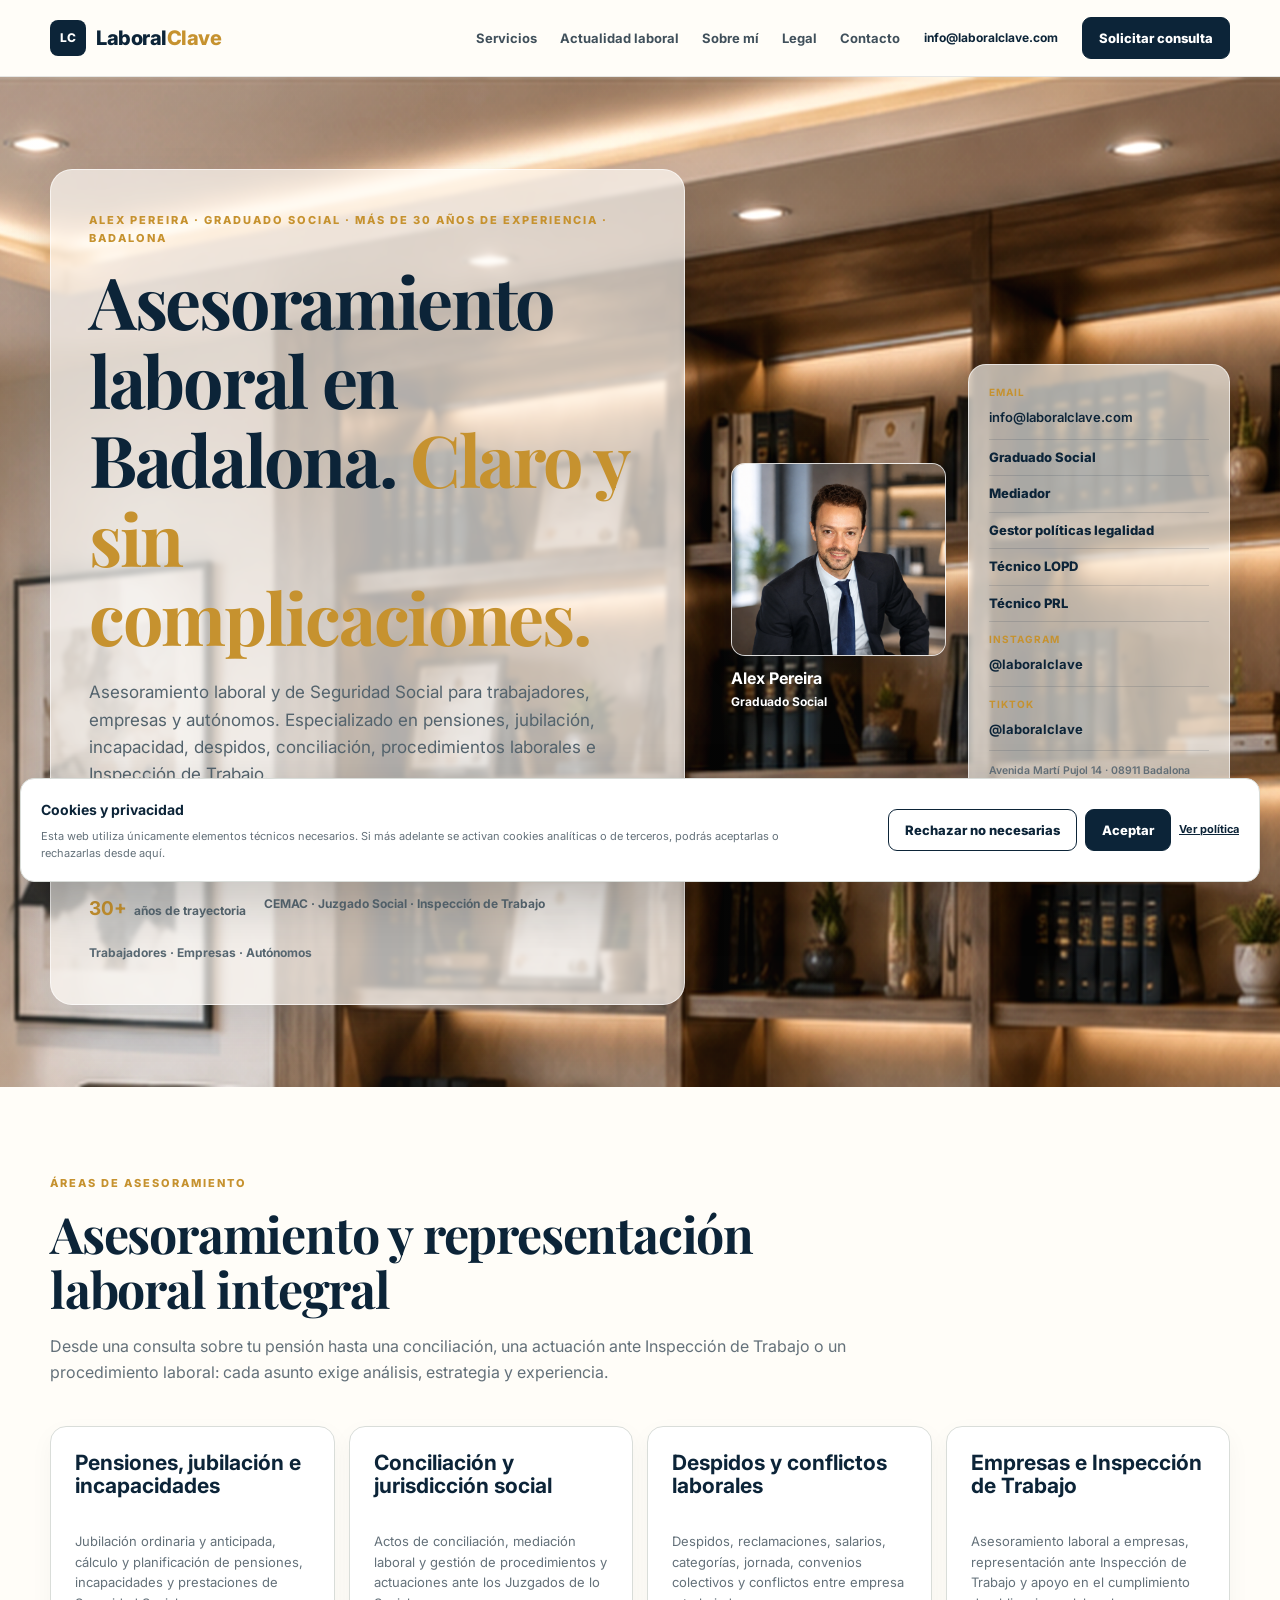
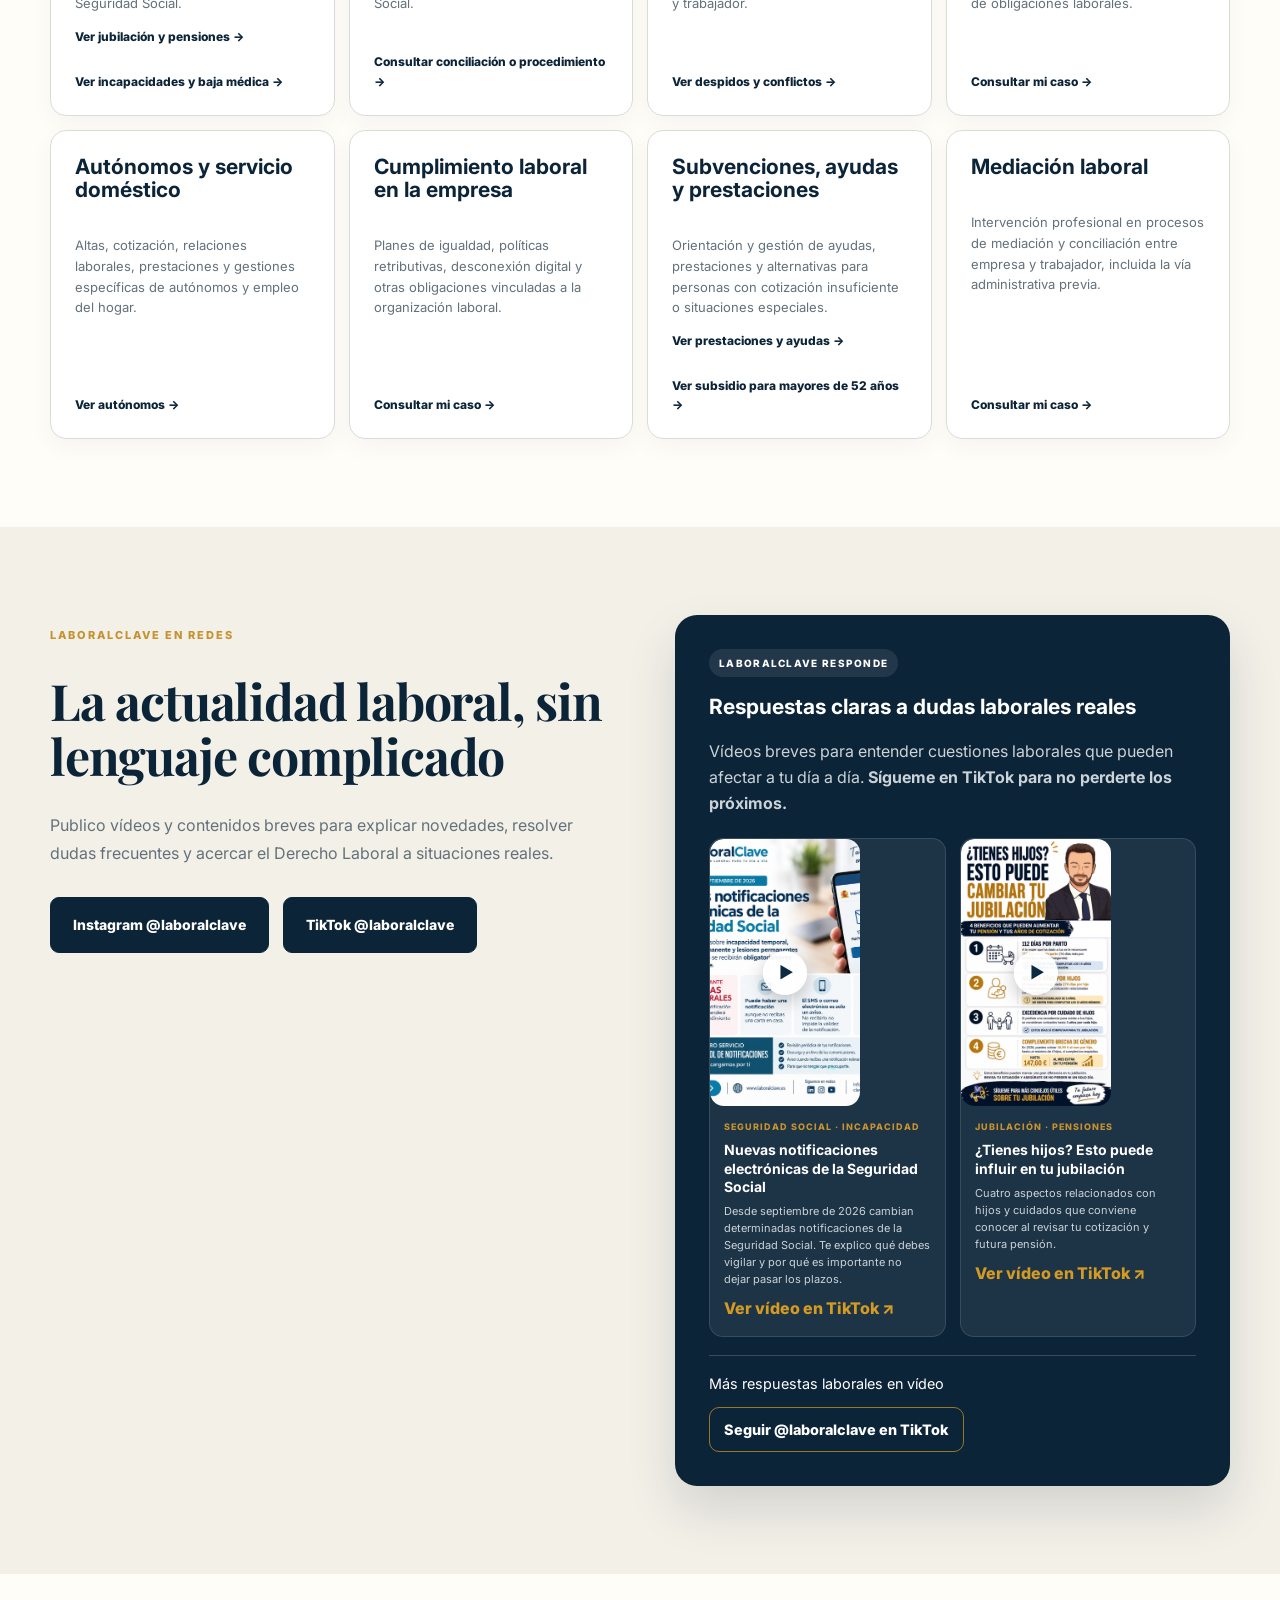
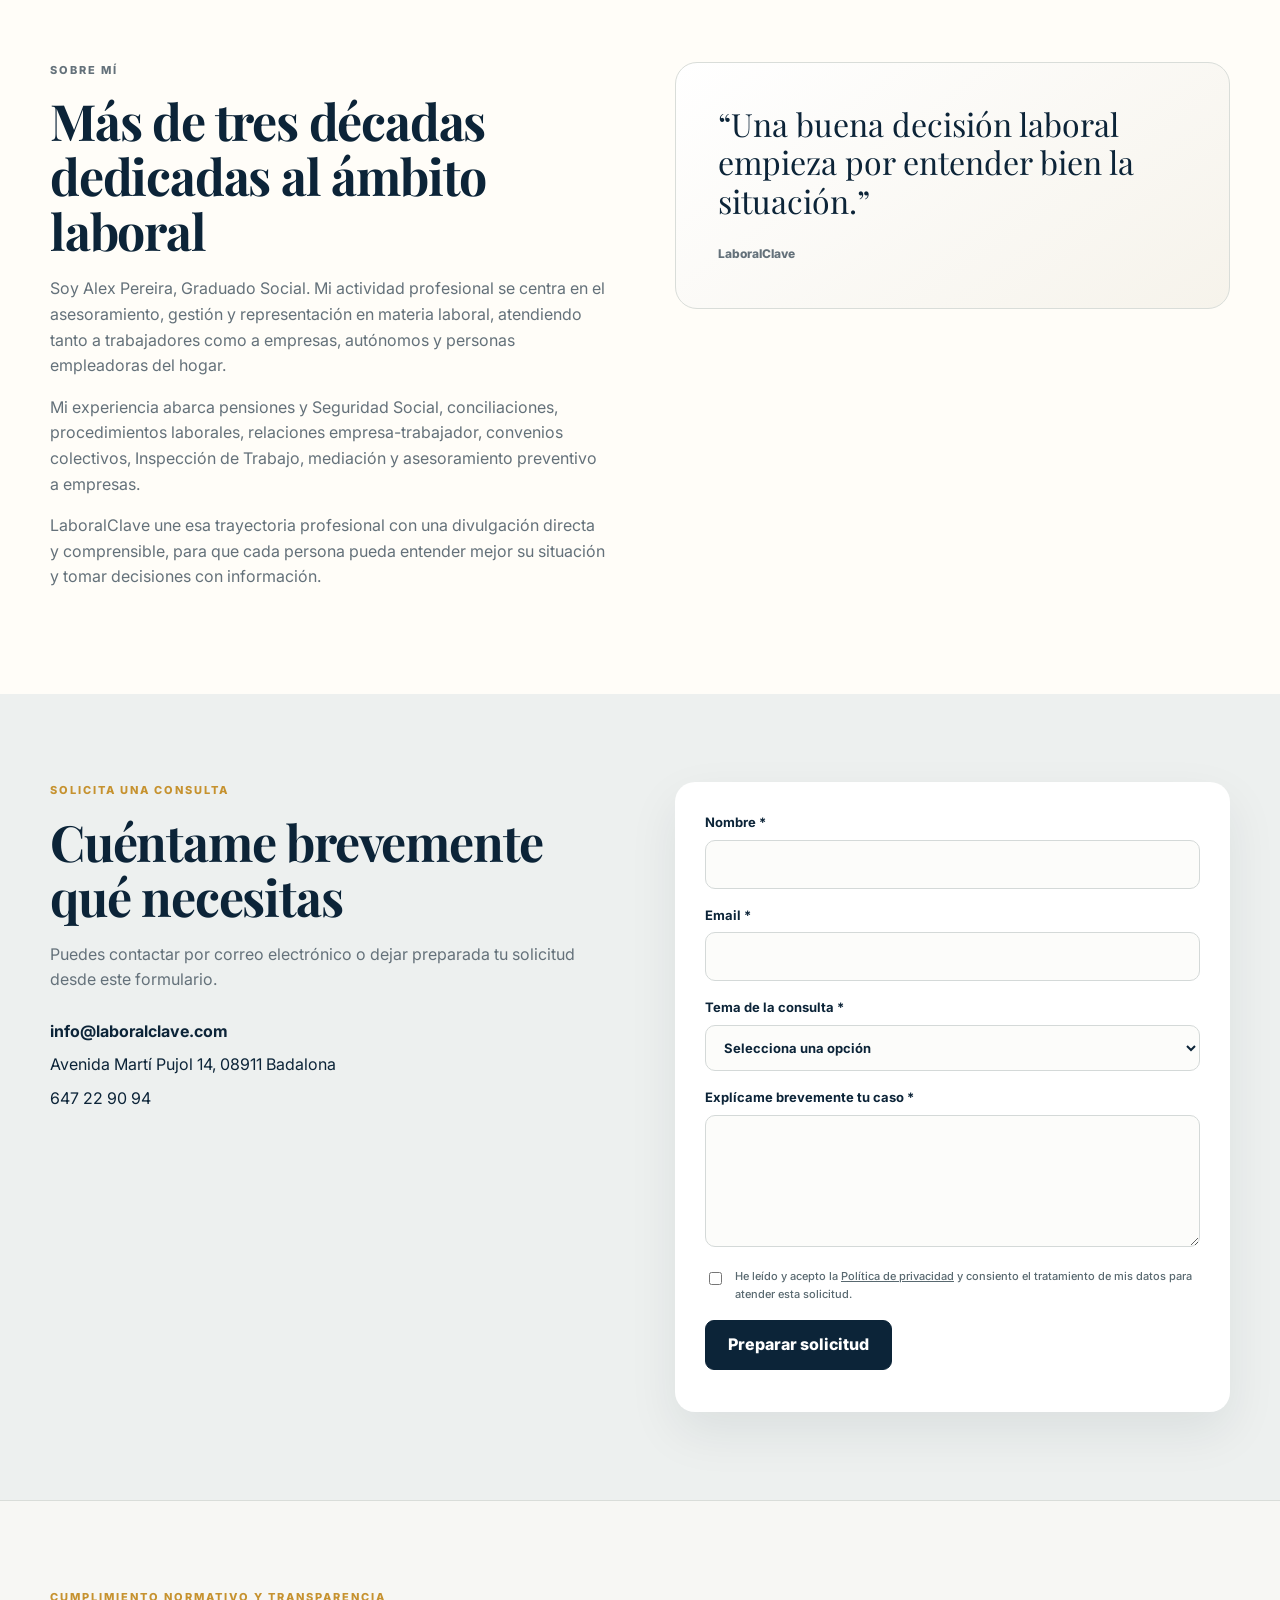
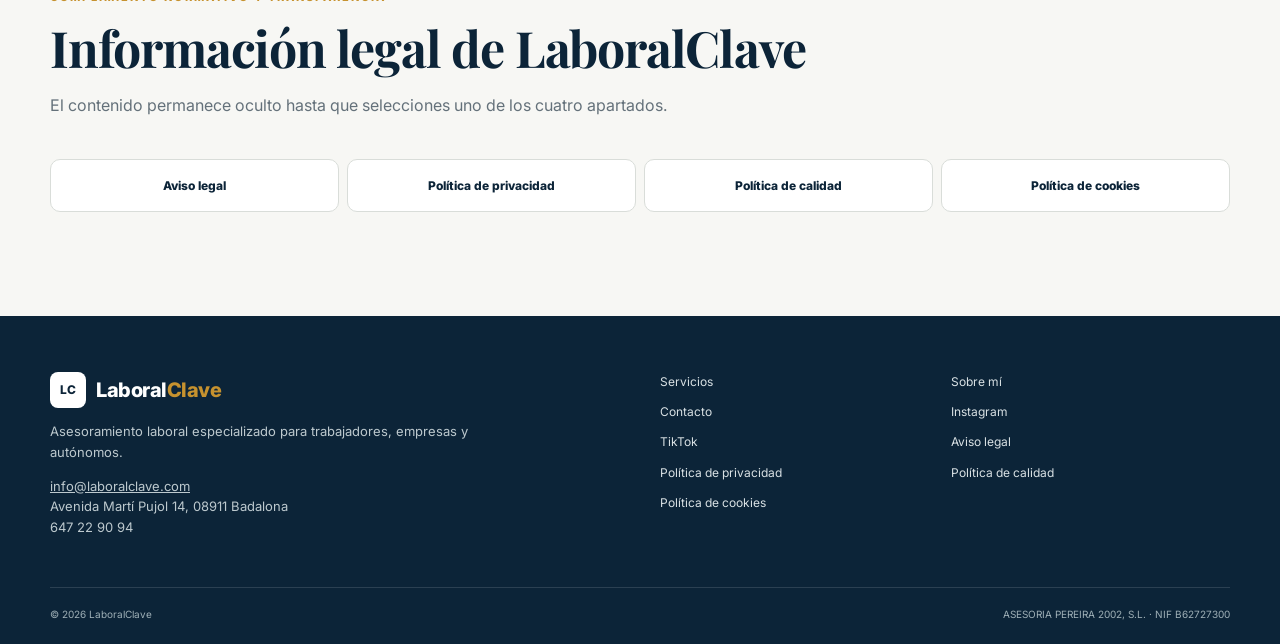
==== commit 7f56d333: "Fix HTML formatting in hero section" ====
--- a/index.html
+++ b/index.html
@@ -109,7 +109,7 @@
       <div class="wrap hero-grid">
         <div class="hero-copy">
          <p class="eyebrow">Alex Pereira · Graduado Social · Más de 30 años de experiencia · Badalona</p>
-          <h1>Asesoramiento laboral en Badalona.<span>Claro y sin complicaciones.</span></h1>
+          <h1>Asesoramiento laboral en Badalona.<span> Claro y sin complicaciones.</span></h1>
          <p class="hero-lead">
   Asesoramiento laboral y de Seguridad Social para trabajadores, empresas y autónomos.
   Especializado en pensiones, jubilación, incapacidad, despidos, conciliación,
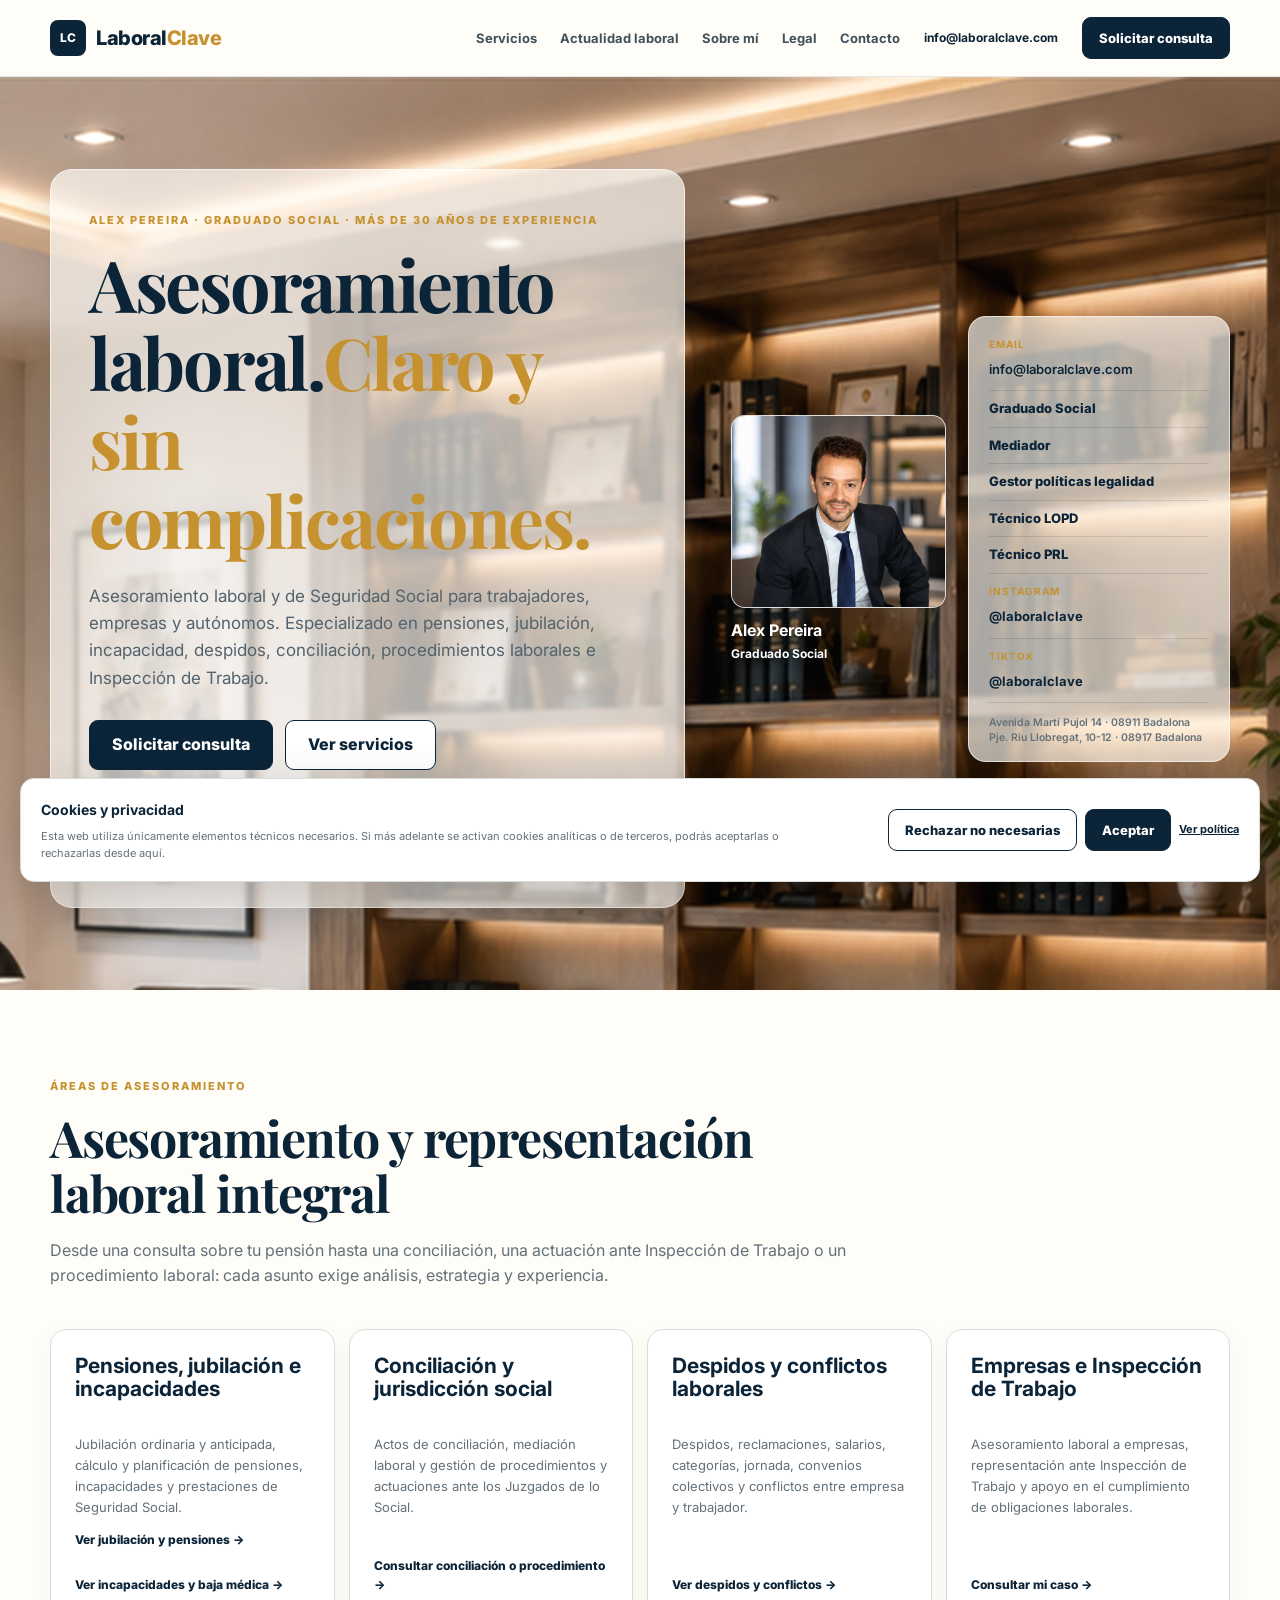
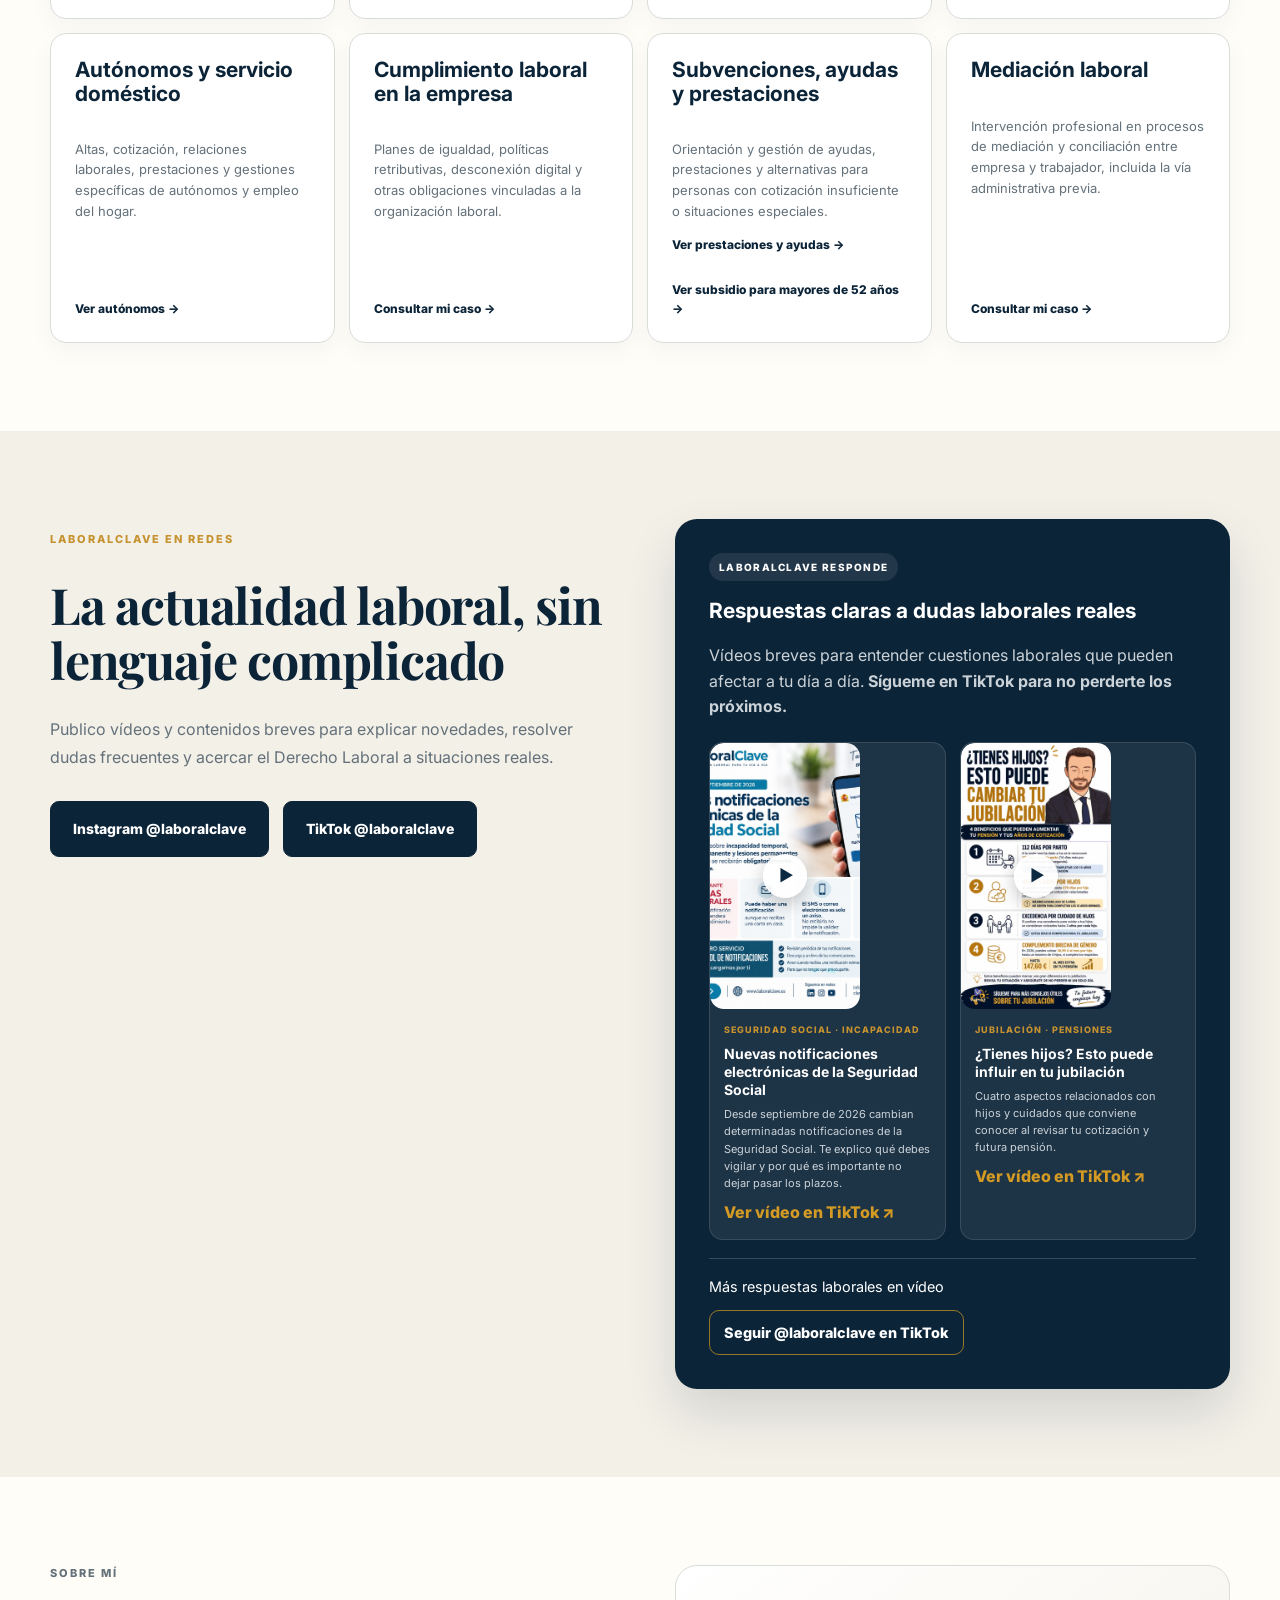
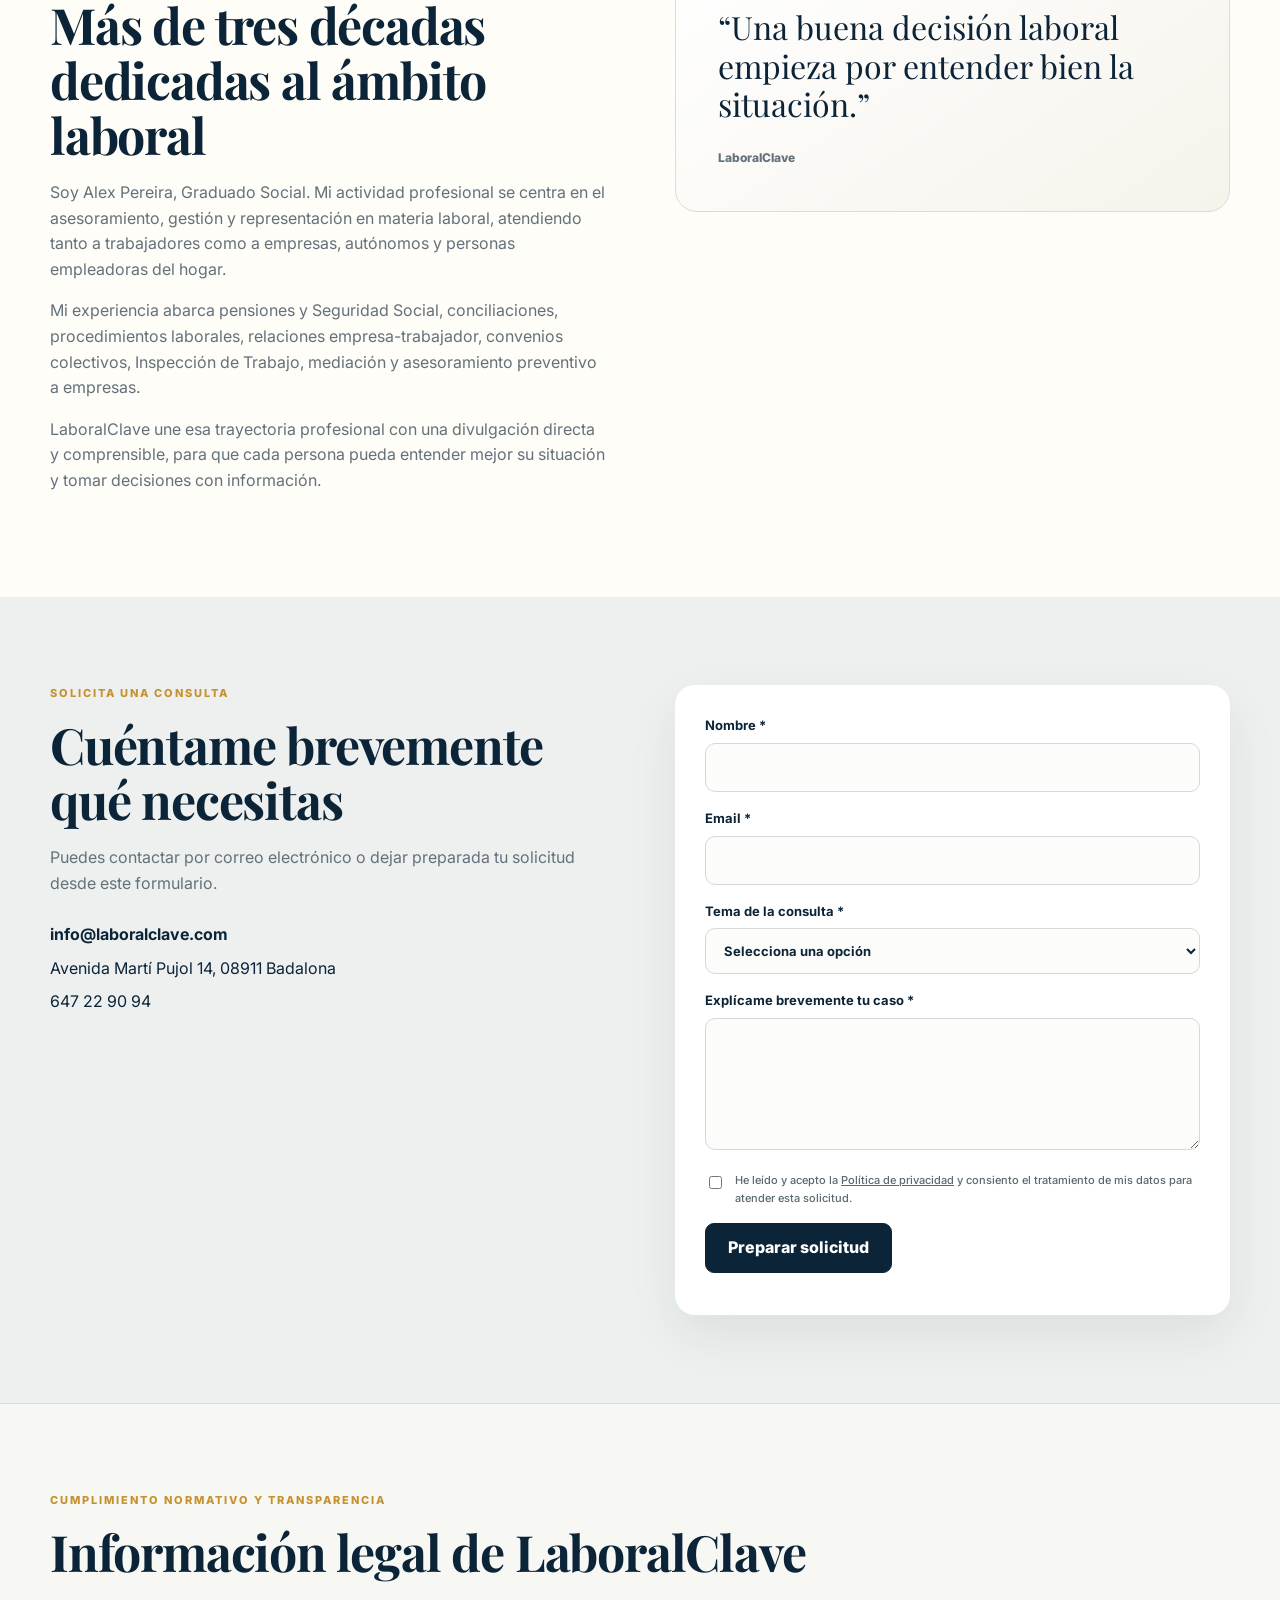
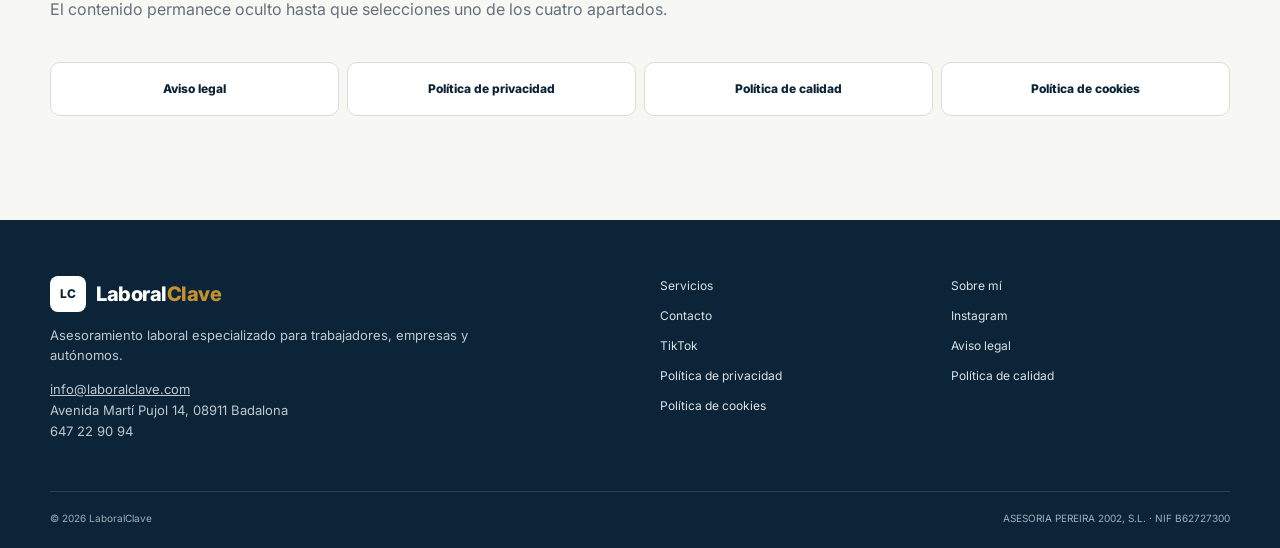
==== commit c26a7983: "Update hero section text in index.html Removed location from eyebrow text and simplified the heading" ====
--- a/index.html
+++ b/index.html
@@ -108,8 +108,8 @@
       <div class="hero-overlay"></div>
       <div class="wrap hero-grid">
         <div class="hero-copy">
-         <p class="eyebrow">Alex Pereira · Graduado Social · Más de 30 años de experiencia · Badalona</p>
-          <h1>Asesoramiento laboral en Badalona.<span> Claro y sin complicaciones.</span></h1>
+        <p class="eyebrow">Alex Pereira · Graduado Social · Más de 30 años de experiencia</p>
+         <h1>Asesoramiento laboral.<span>Claro y sin complicaciones.</span></h1>
          <p class="hero-lead">
   Asesoramiento laboral y de Seguridad Social para trabajadores, empresas y autónomos.
   Especializado en pensiones, jubilación, incapacidad, despidos, conciliación,
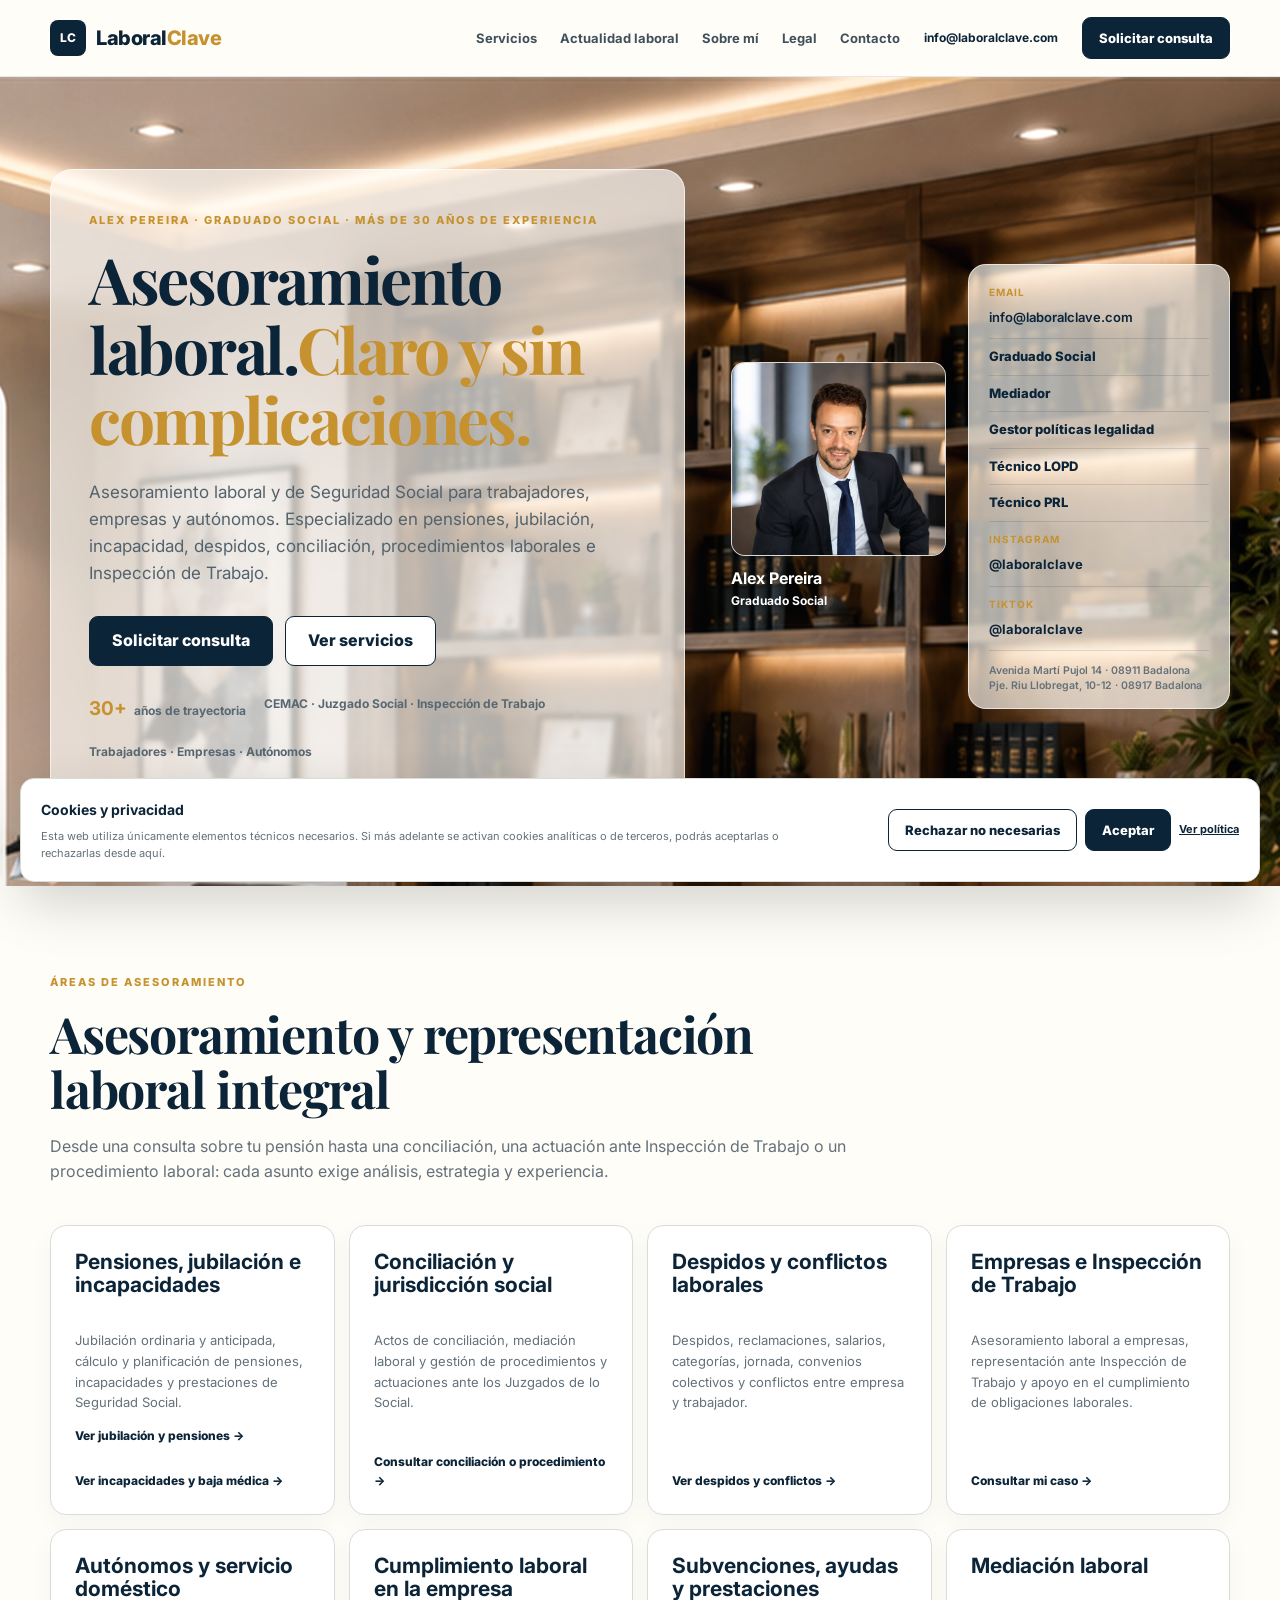
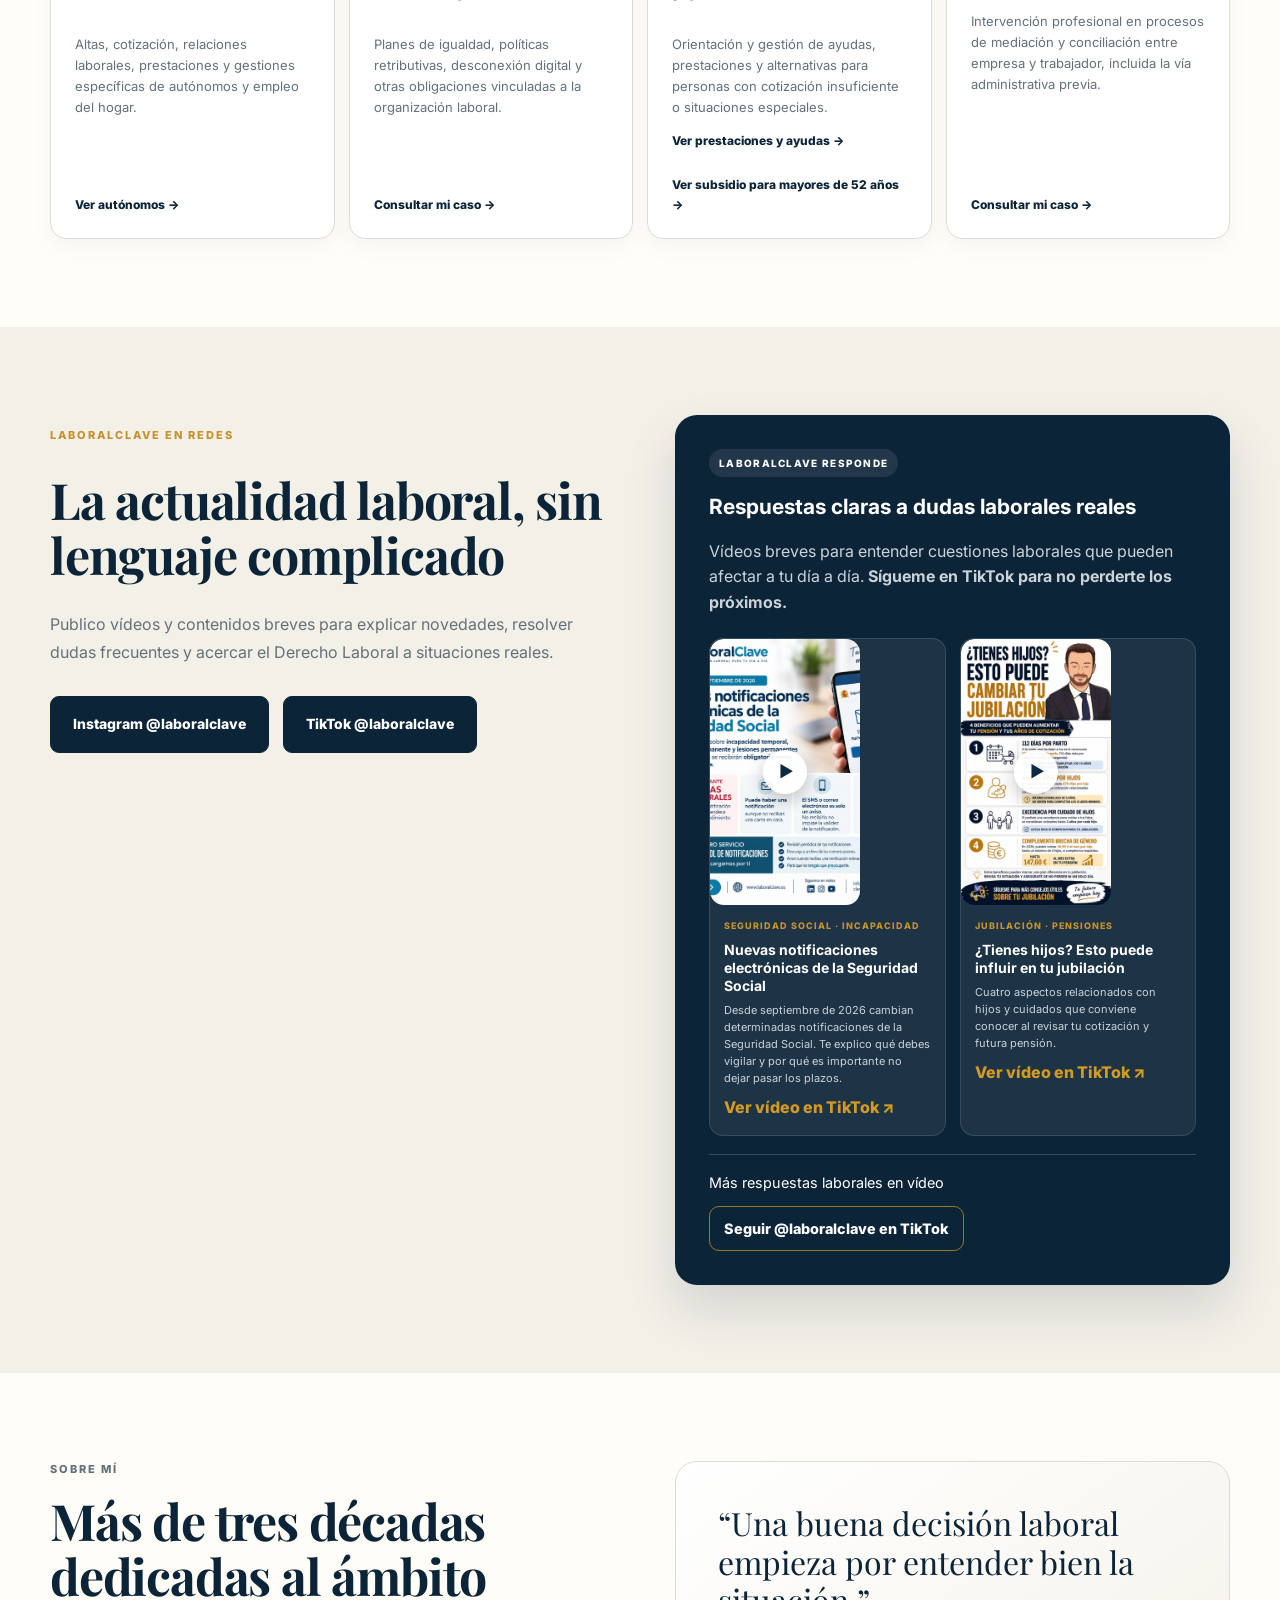
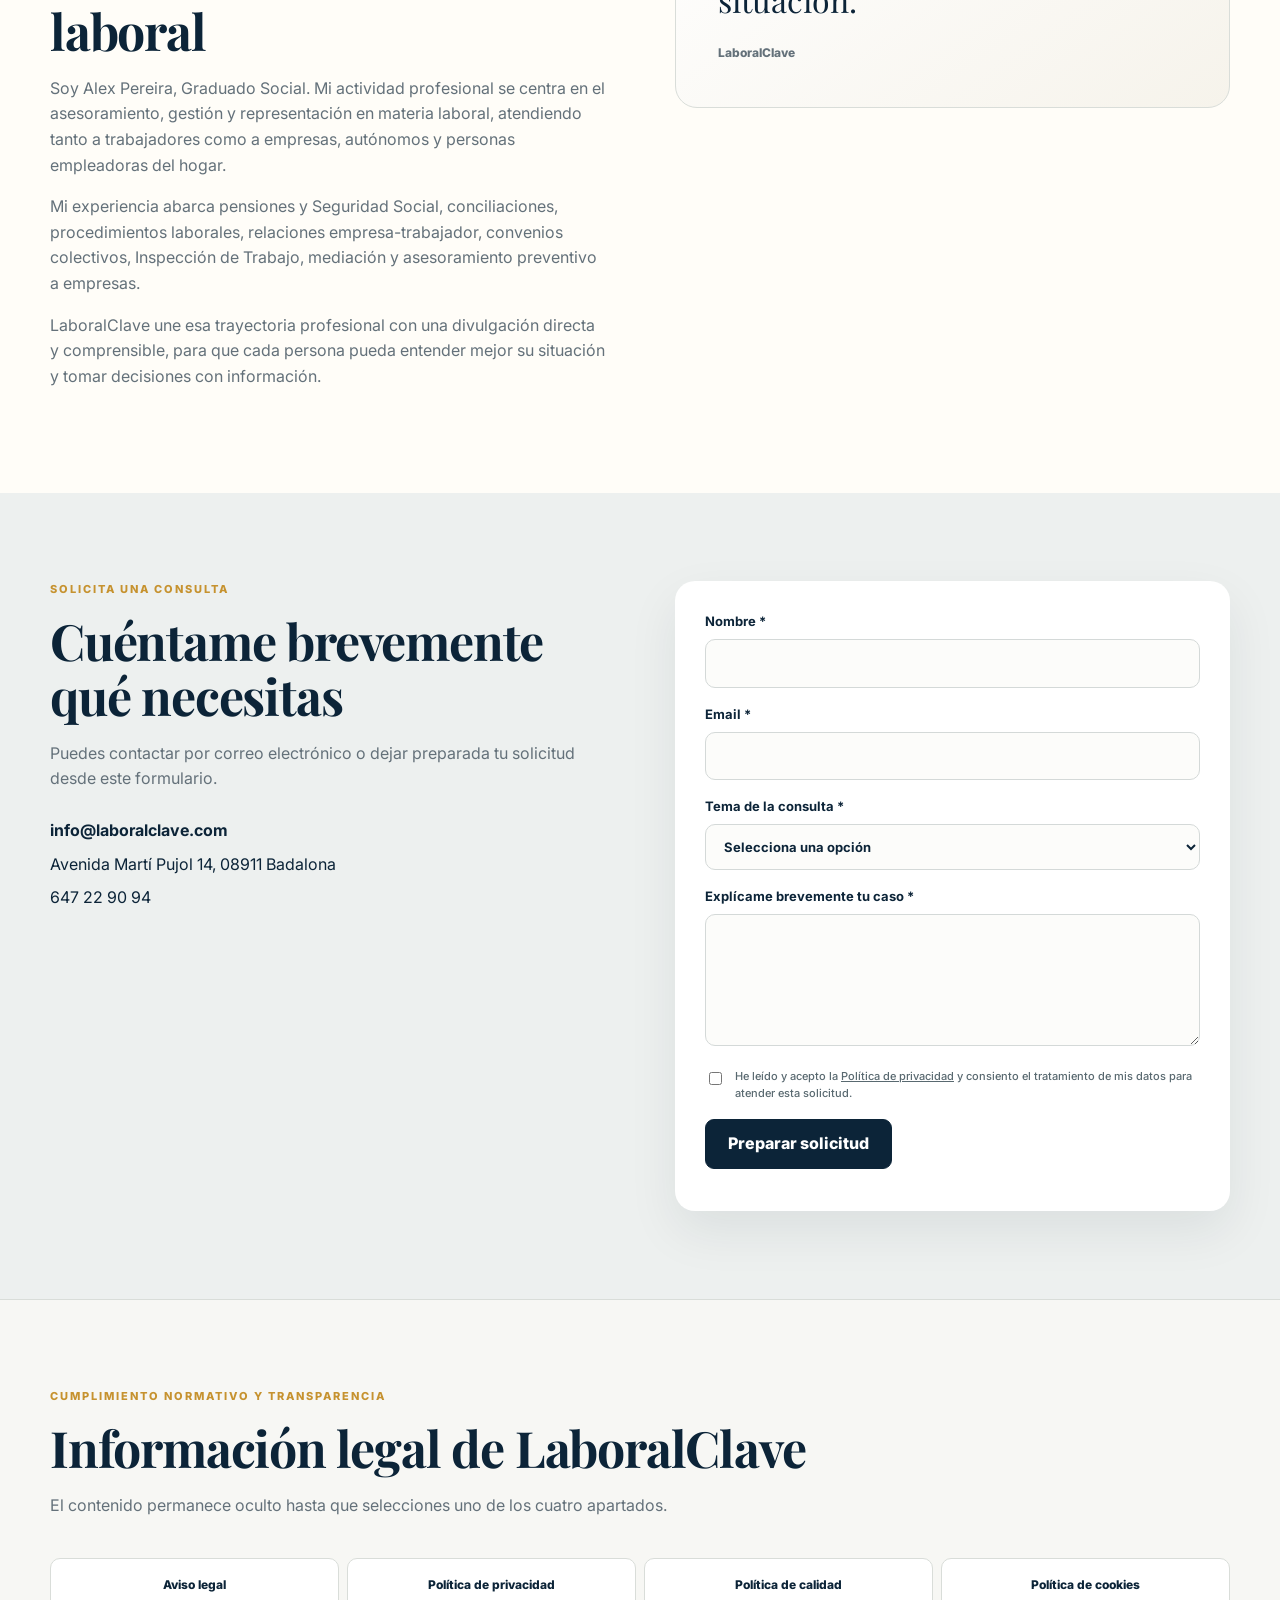
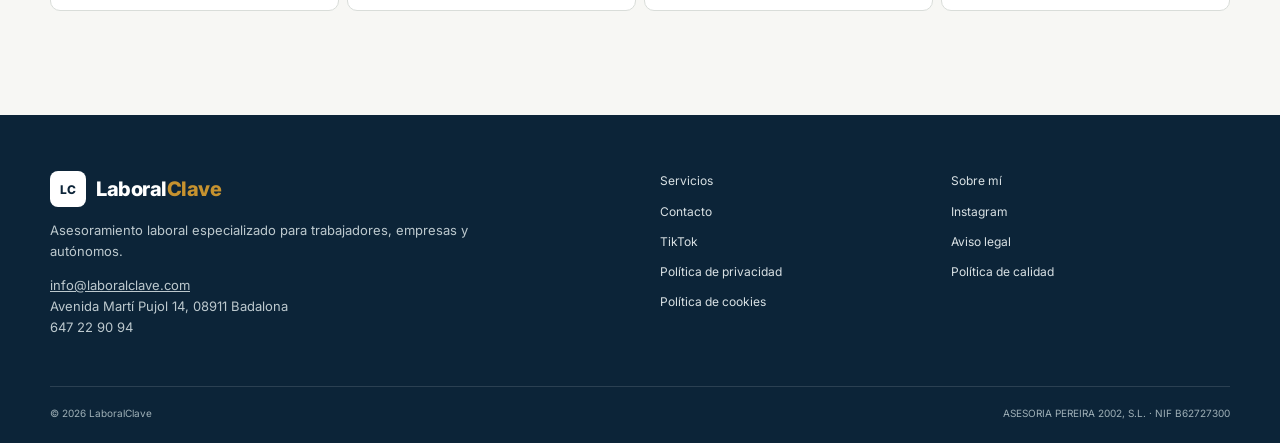
==== commit 66df0a66: "Update hero heading for clarity and formatting" ====
--- a/index.html
+++ b/index.html
@@ -109,7 +109,7 @@
       <div class="wrap hero-grid">
         <div class="hero-copy">
         <p class="eyebrow">Alex Pereira · Graduado Social · Más de 30 años de experiencia</p>
-         <h1>Asesoramiento laboral.<span>Claro y sin complicaciones.</span></h1>
+         <h1>Asesoramiento<br>laboral.<span>Claro y sin<br>complicaciones.</span></h1>
          <p class="hero-lead">
   Asesoramiento laboral y de Seguridad Social para trabajadores, empresas y autónomos.
   Especializado en pensiones, jubilación, incapacidad, despidos, conciliación,
--- a/styles.css
+++ b/styles.css
@@ -66,7 +66,7 @@
 .hero-copy{background:rgba(255,255,255,.92);padding:44px;border-radius:24px;box-shadow:0 30px 70px rgba(15,40,55,.17)}
 .eyebrow{margin:0 0 14px;text-transform:uppercase;letter-spacing:2px;color:var(--accent);font-size:11px;font-weight:800}
 h1,h2,h3,h4{margin-top:0;line-height:1.1}
-h1{font-family:"Playfair Display",Georgia,serif;font-size:clamp(48px,5.6vw,76px);letter-spacing:-2.3px;margin-bottom:24px}
+h1{font-family:"Playfair Display",Georgia,serif;font-size:clamp(46px,5vw,70px);letter-spacing:-2.3px;margin-bottom:24px}
 h1 span{color:var(--accent)}
 h2{font-family:"Playfair Display",Georgia,serif;font-size:clamp(34px,4vw,50px);letter-spacing:-1.2px;margin-bottom:18px}
 h3{font-size:21px}
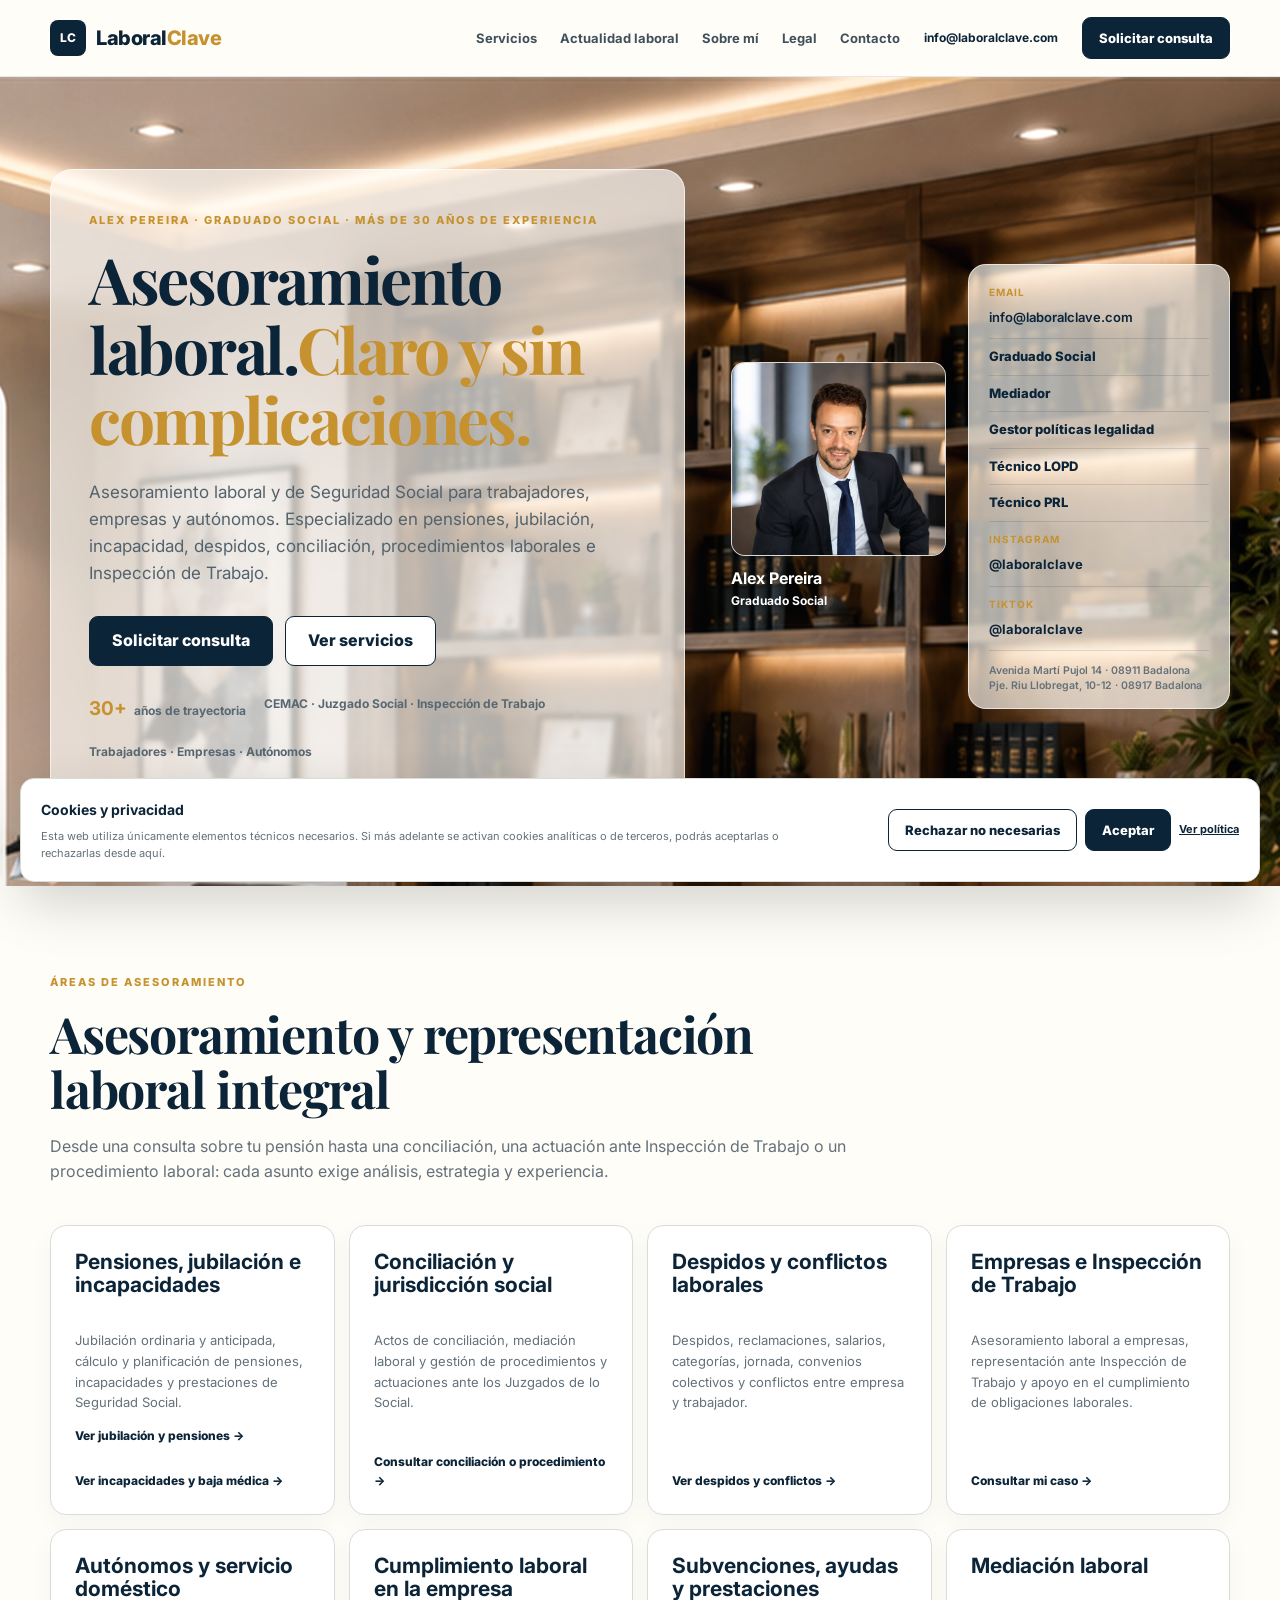
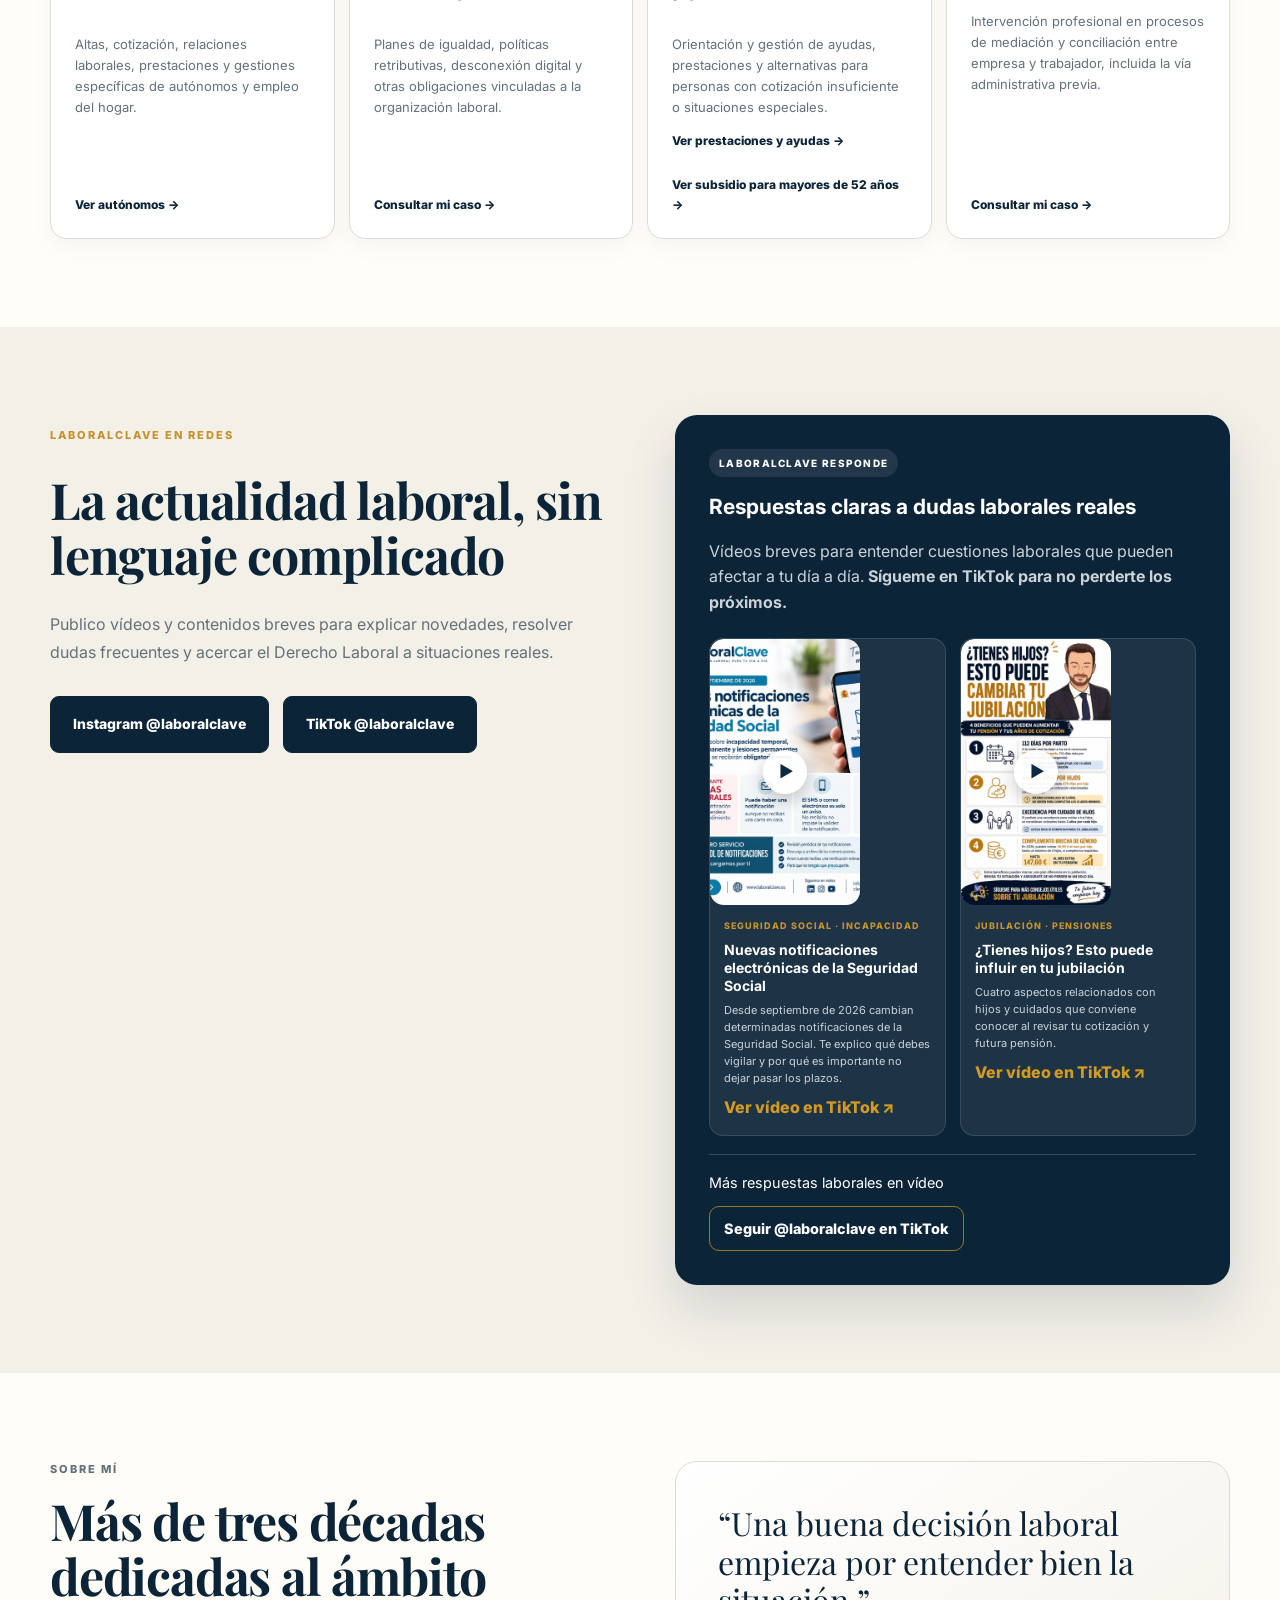
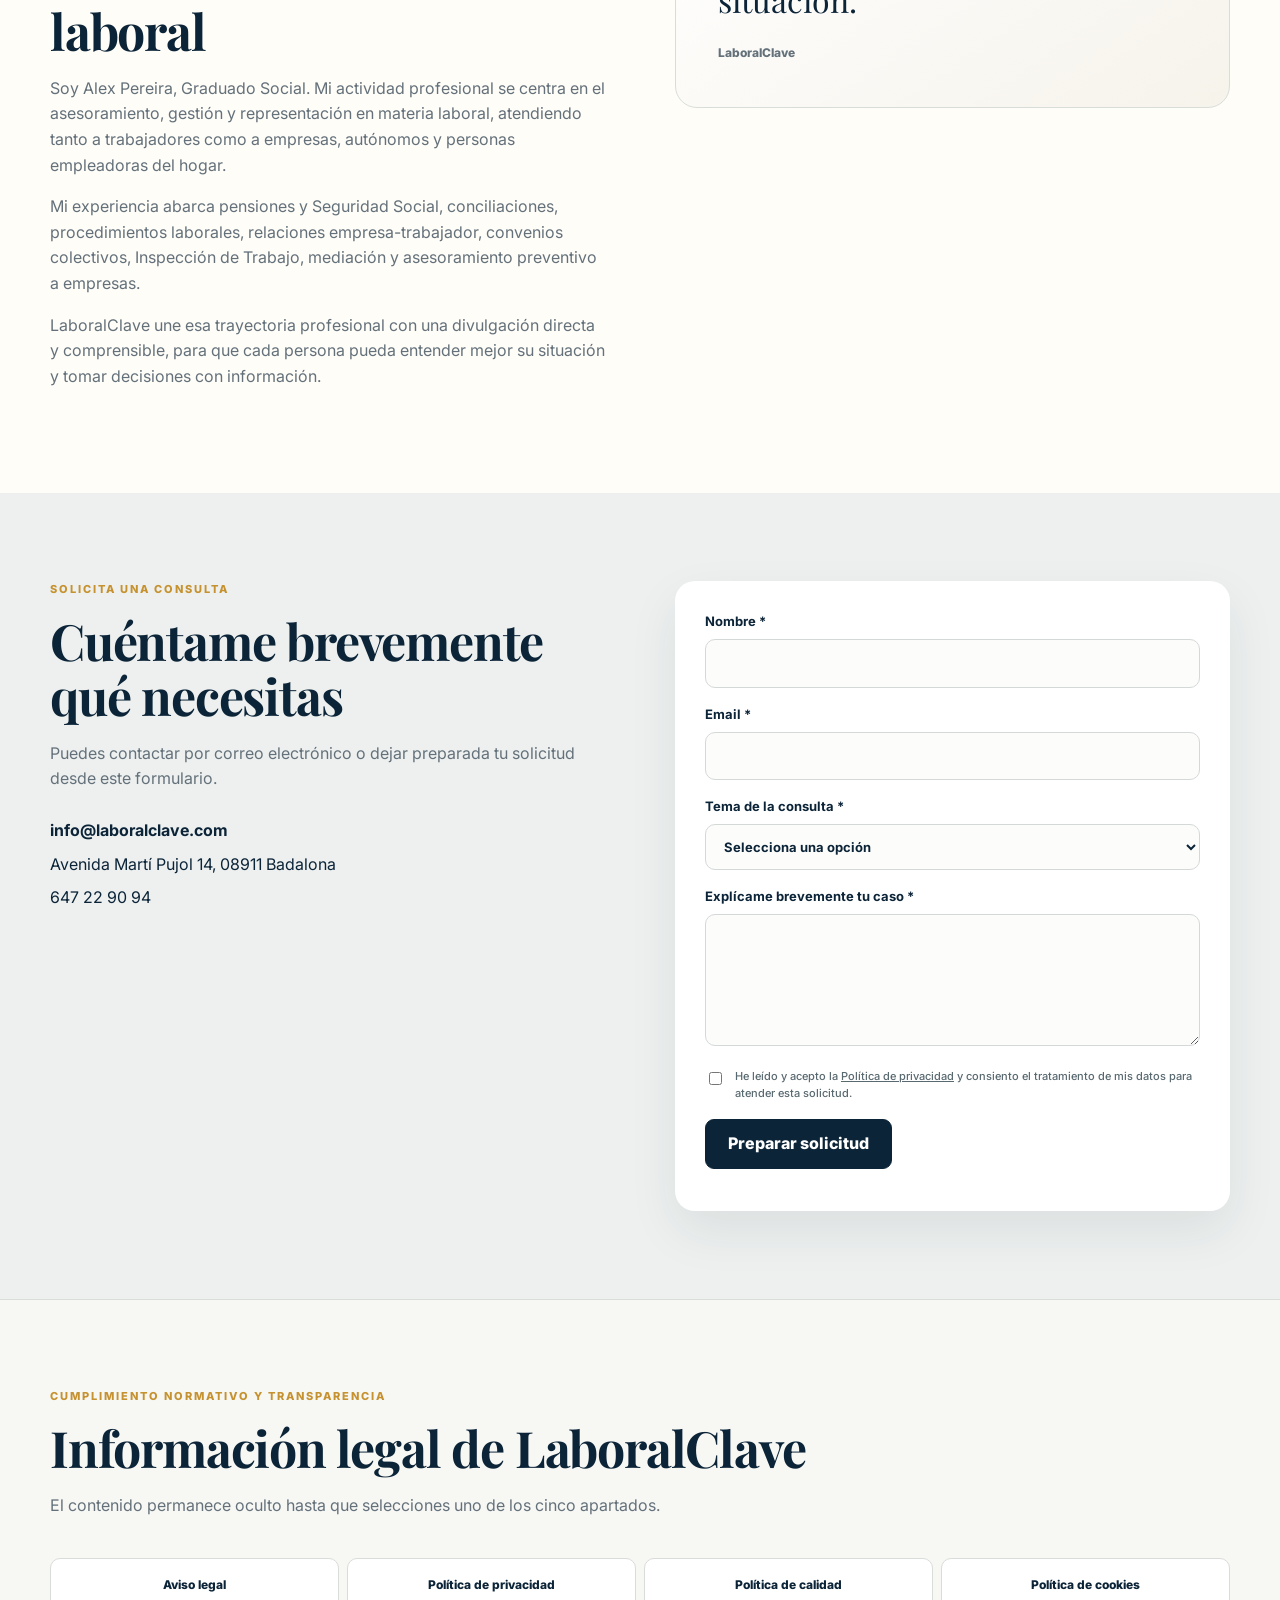
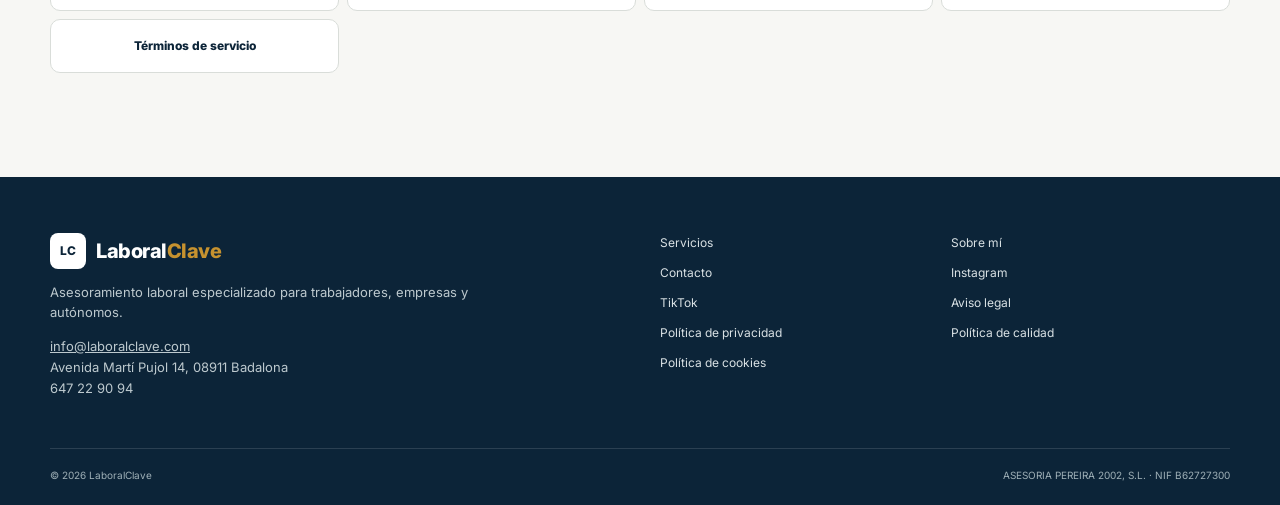
==== commit a63395e2: "Update number of sections in legal information" ====
--- a/index.html
+++ b/index.html
@@ -191,7 +191,7 @@
           <article class="card">
             <h3>Conciliación y jurisdicción social</h3>
             <p>Actos de conciliación, mediación laboral y gestión de procedimientos y actuaciones ante los Juzgados de lo Social.</p>
-            <a href="#contacto">Consultar conciliación o procedimiento →</a>
+            <a href="conciliacion/">Consultar conciliación o procedimiento →</a>
           </article>
           <article class="card">
                       <h3>Despidos y conflictos laborales</h3>
@@ -364,7 +364,7 @@
         <div class="section-heading">
           <p class="eyebrow">Cumplimiento normativo y transparencia</p>
           <h2>Información legal de LaboralClave</h2>
-          <p>El contenido permanece oculto hasta que selecciones uno de los cuatro apartados.</p>
+          <p>El contenido permanece oculto hasta que selecciones uno de los cinco apartados.</p>
         </div>
 
         <div class="legal-tabs" role="tablist" aria-label="Información legal">
@@ -372,6 +372,7 @@
           <button class="legal-tab" data-target="privacidad">Política de privacidad</button>
           <button class="legal-tab" data-target="calidad">Política de calidad</button>
           <button class="legal-tab" data-target="cookies">Política de cookies</button>
+          <button class="legal-tab" data-target="terminos">Términos de servicio</button>
         </div>
 
         <div class="legal-panels">
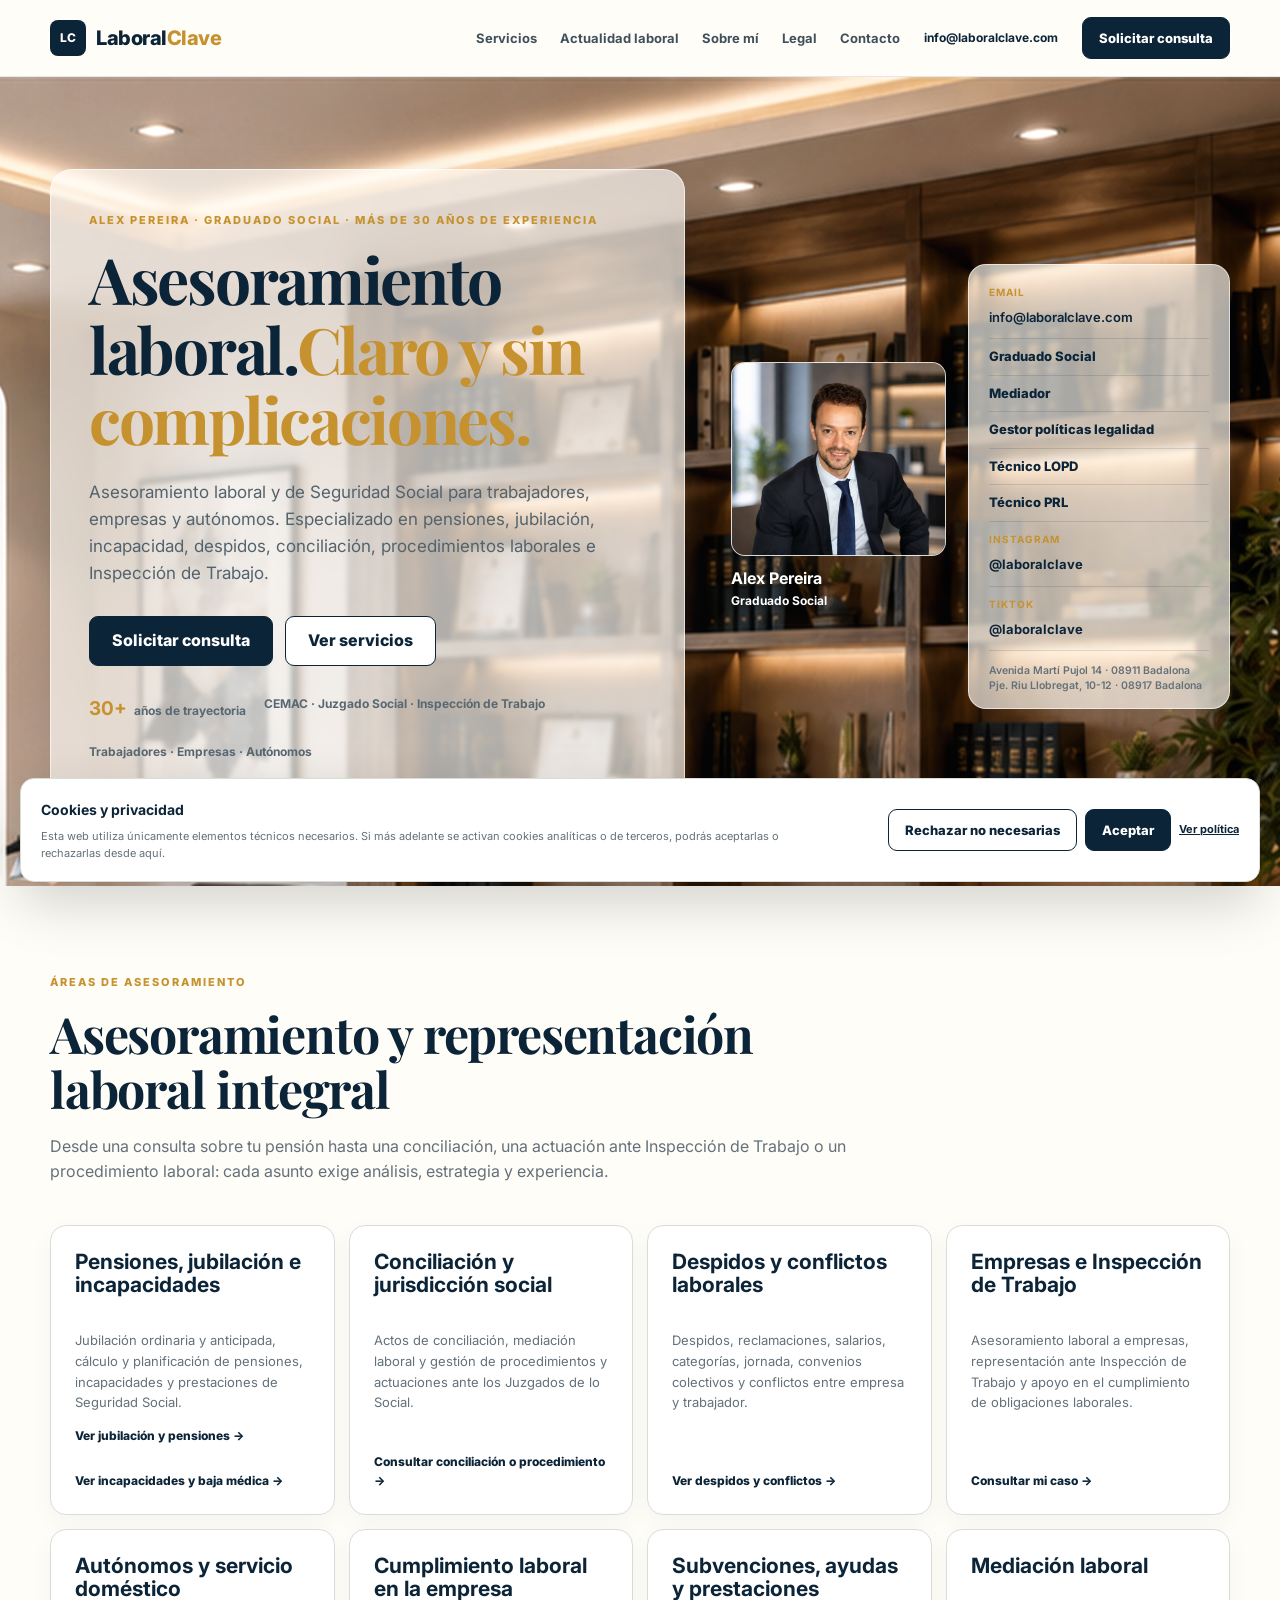
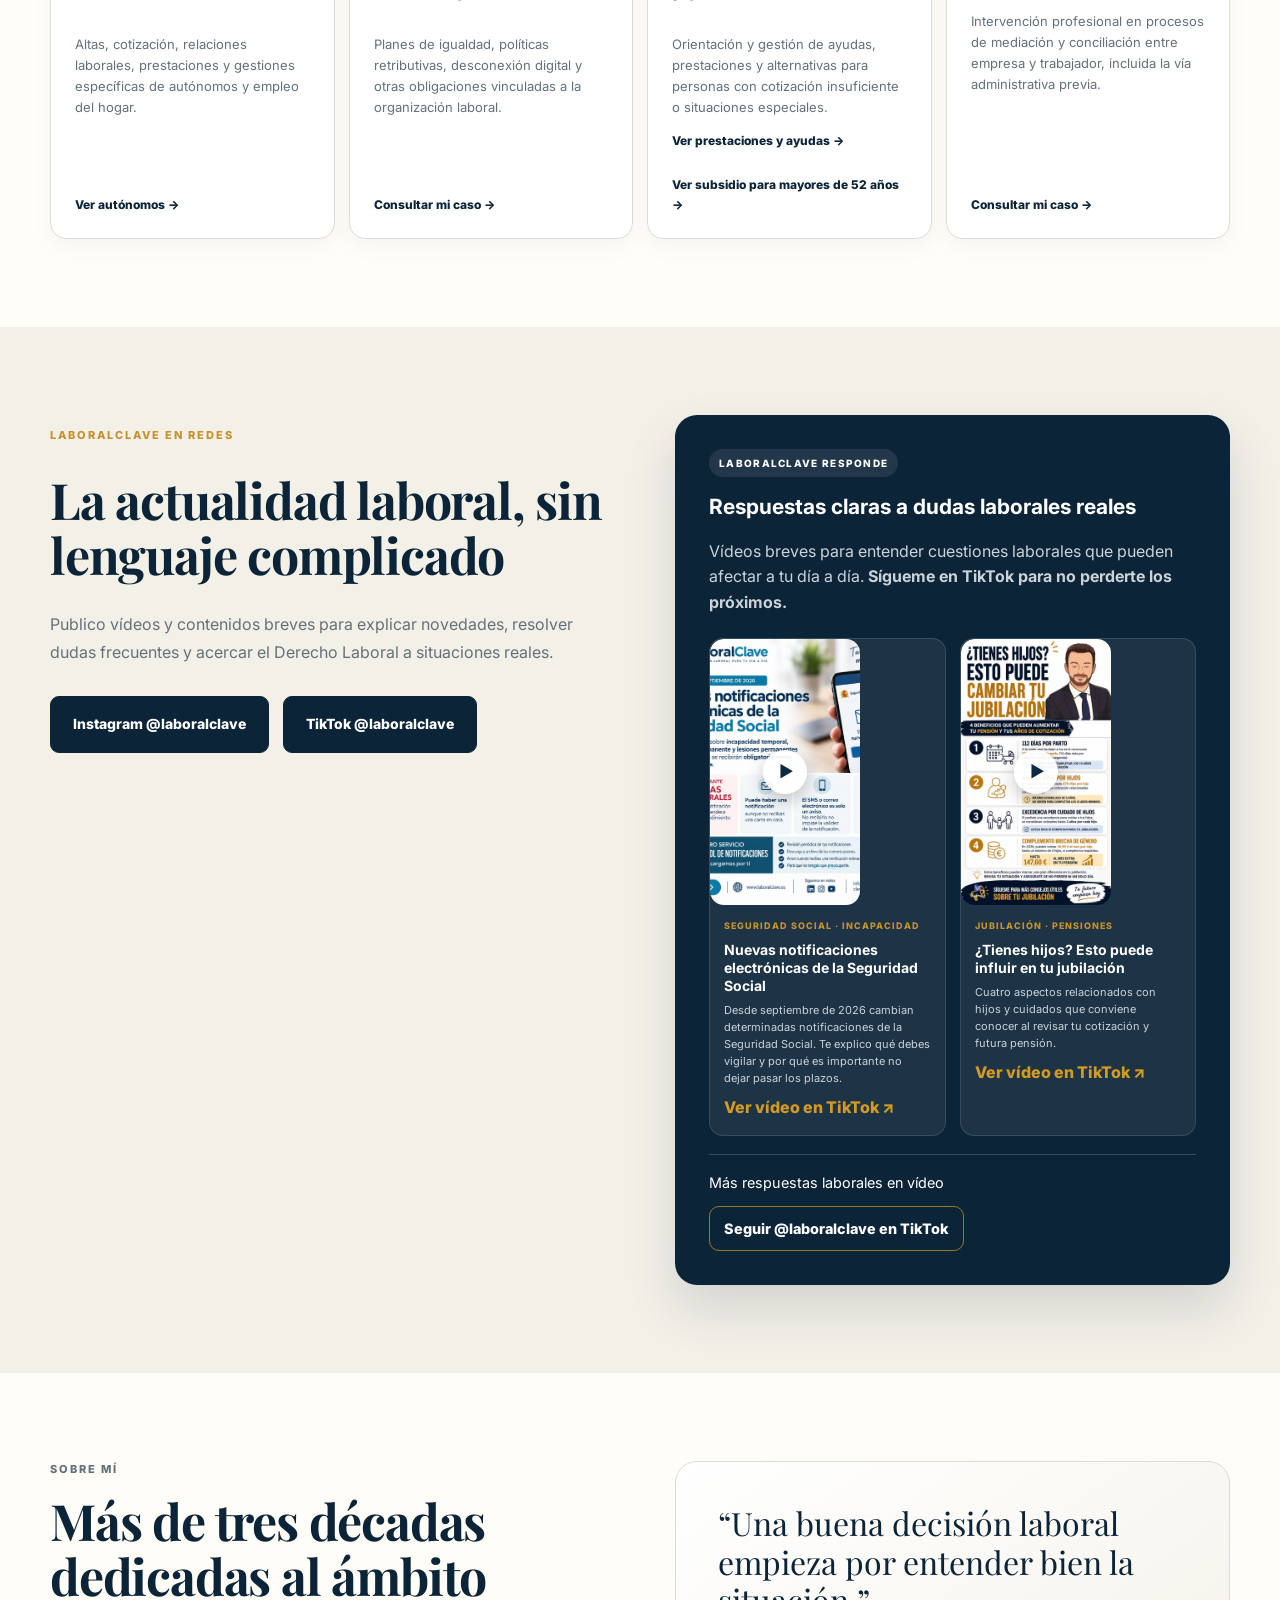
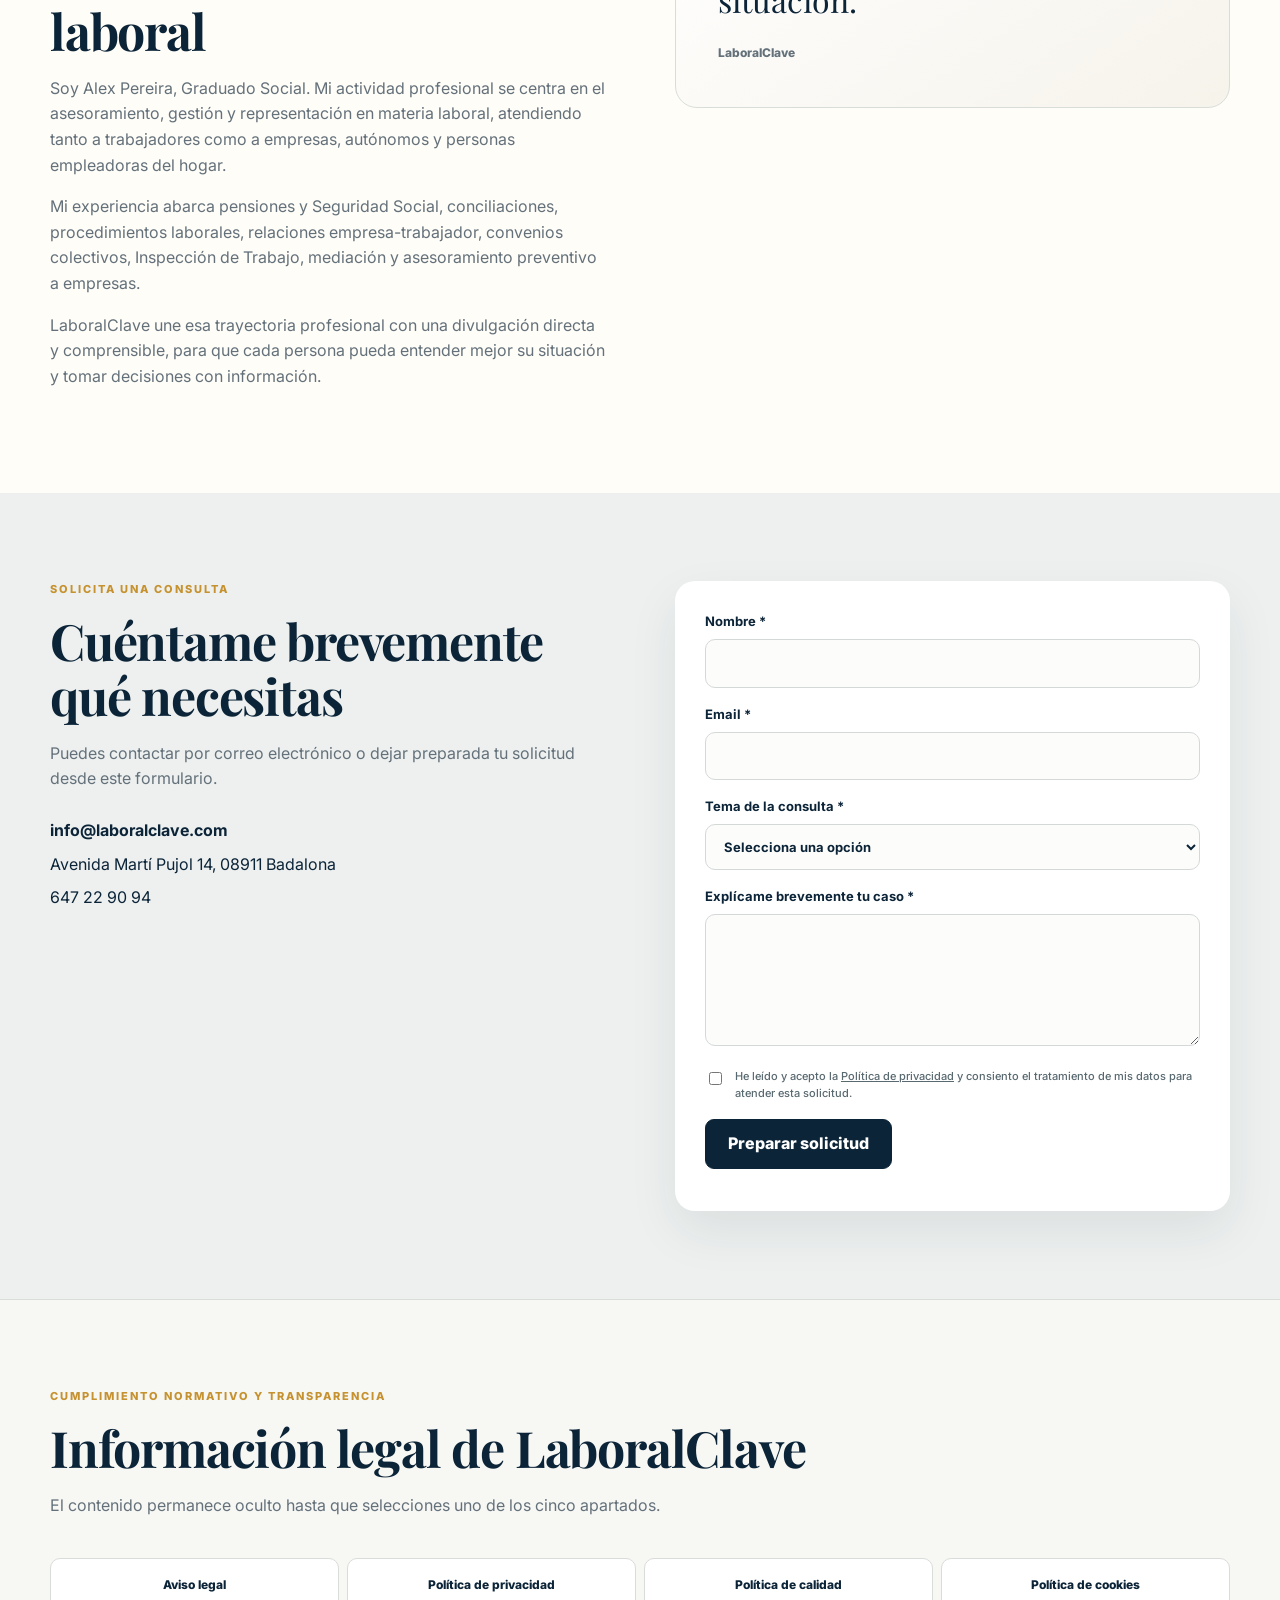
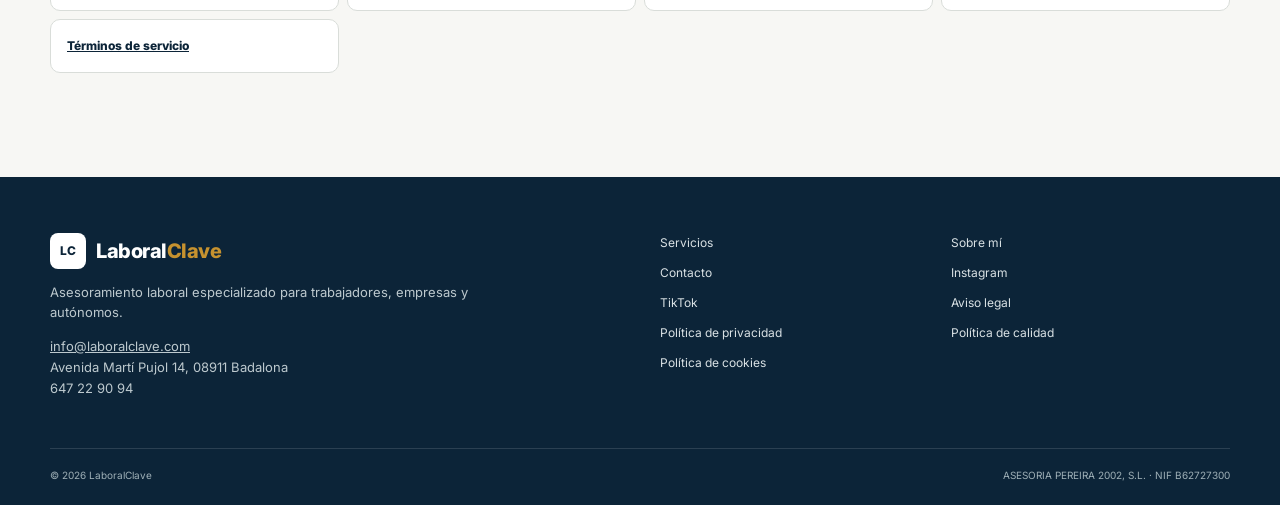
==== commit 46f66311: "Change button to link for terms of service" ====
--- a/index.html
+++ b/index.html
@@ -372,7 +372,7 @@
           <button class="legal-tab" data-target="privacidad">Política de privacidad</button>
           <button class="legal-tab" data-target="calidad">Política de calidad</button>
           <button class="legal-tab" data-target="cookies">Política de cookies</button>
-          <button class="legal-tab" data-target="terminos">Términos de servicio</button>
+          <a class="legal-tab" href="terminos-servicio/">Términos de servicio</a>
         </div>
 
         <div class="legal-panels">
